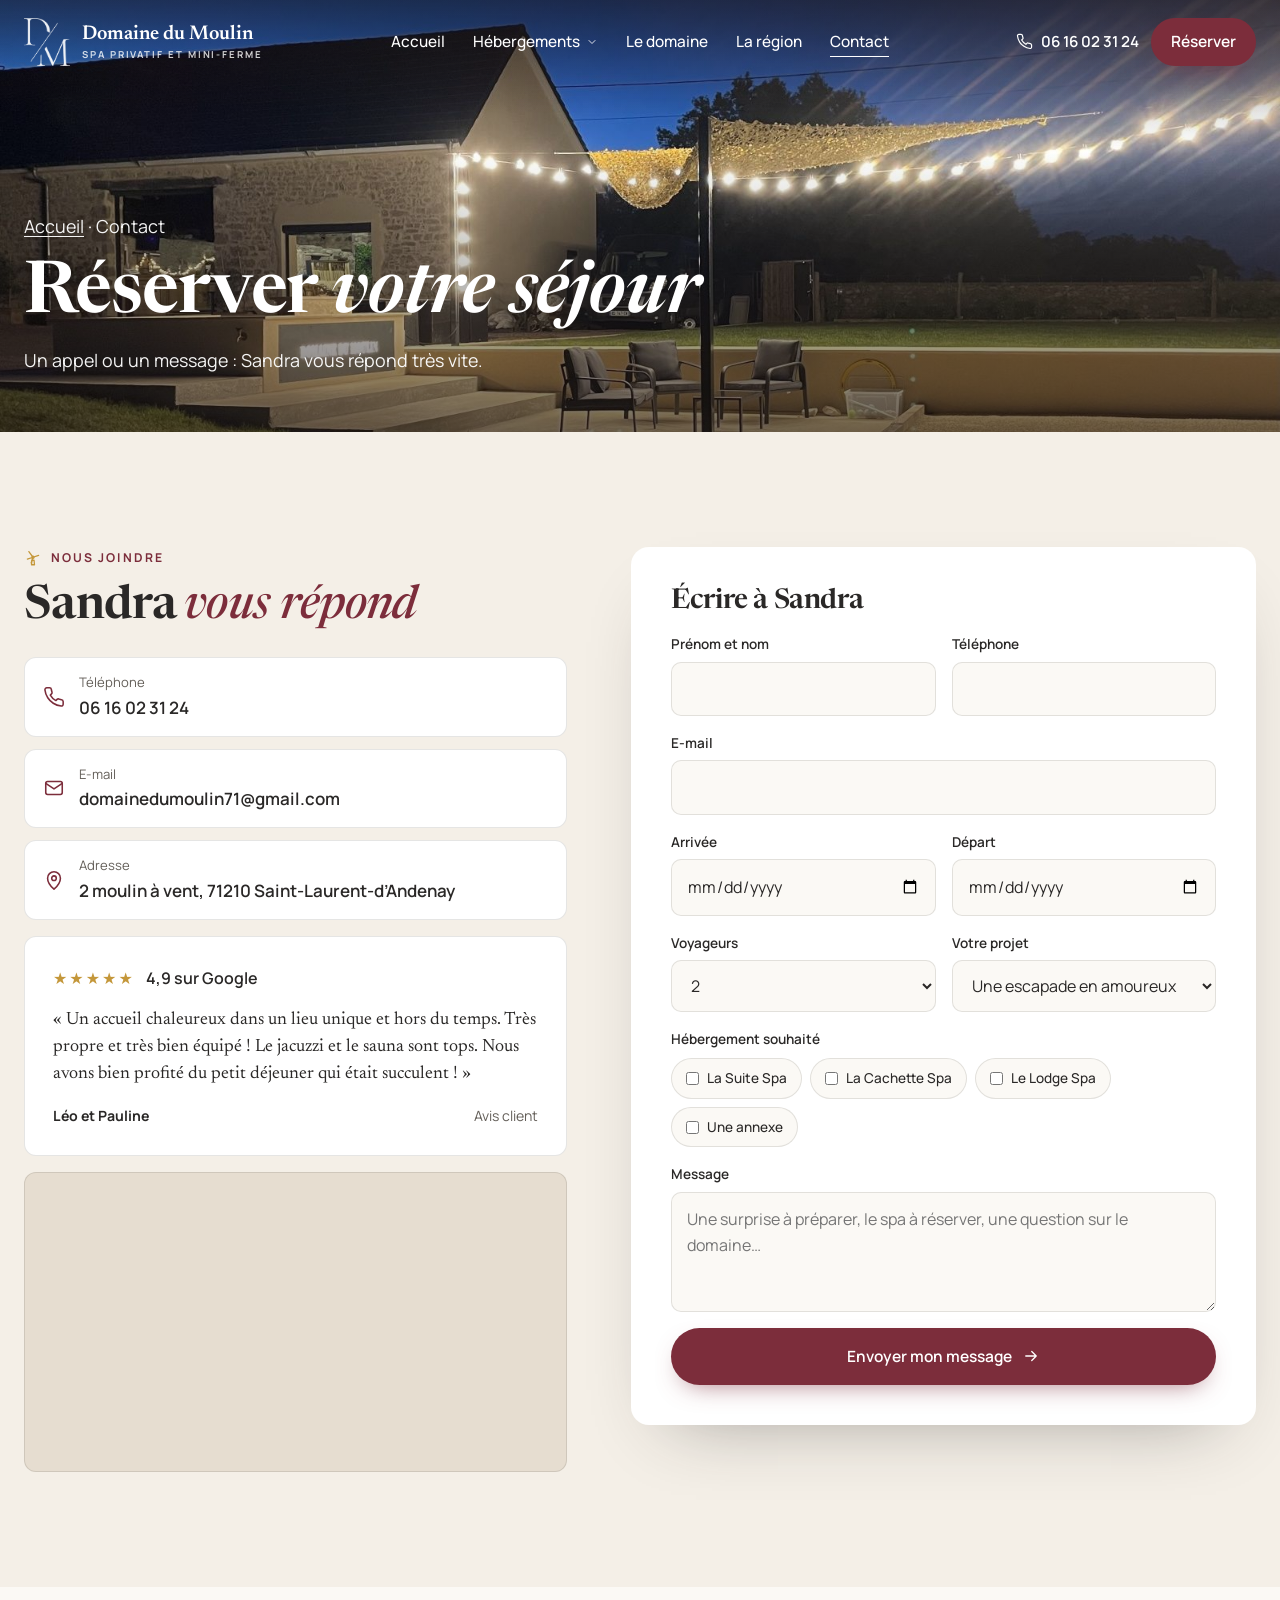
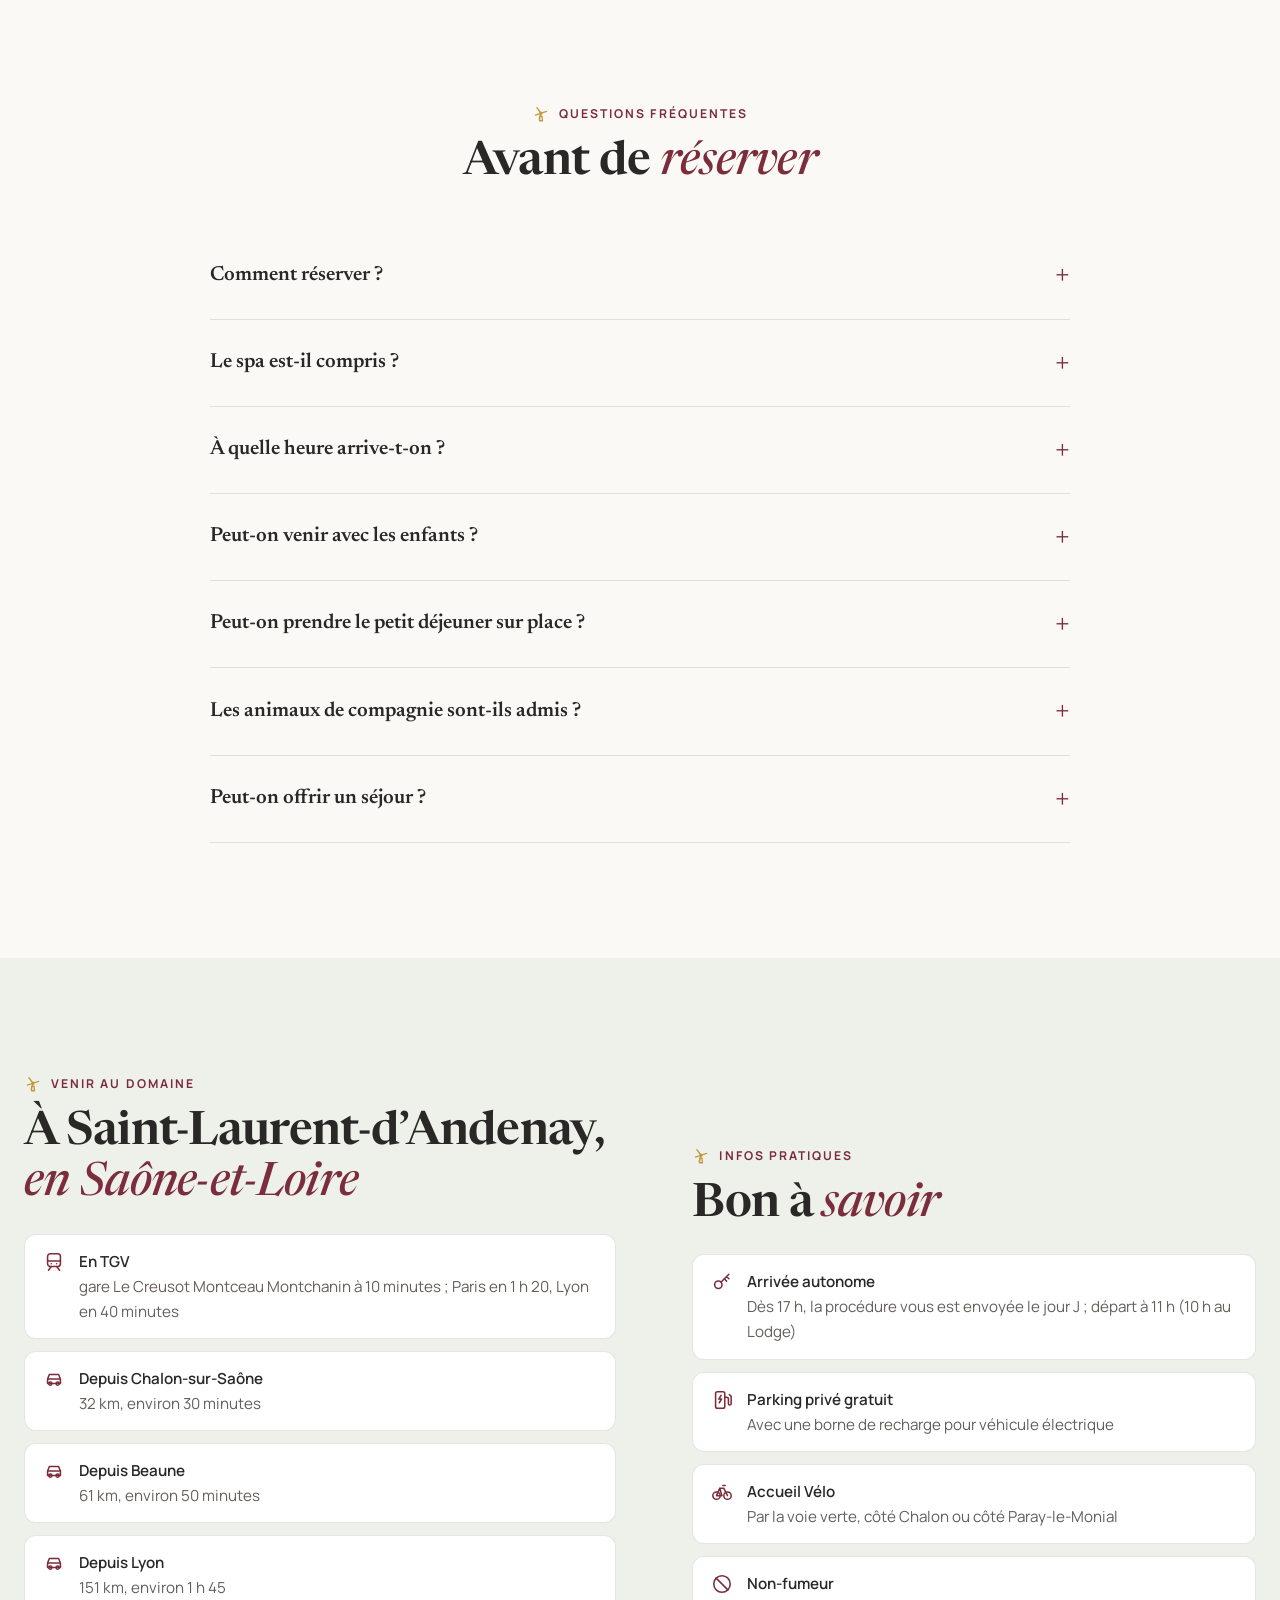
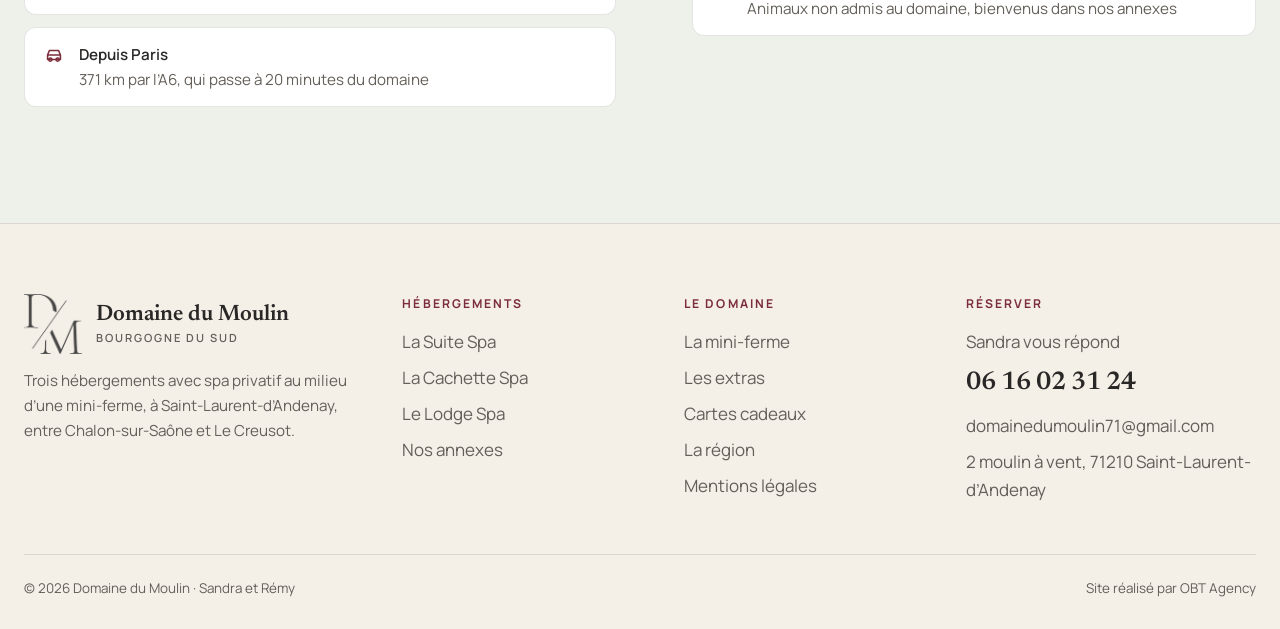
==== contact.html @ be65a093 "Maquette du Domaine du Moulin, V1 du 26/10/2026 Co-Authored-By: Claude Opus 5.5 <noreply@anthropic.c" ====
<!doctype html>
<html lang="fr">
<head>
<meta charset="utf-8">
<meta name="viewport" content="width=device-width, initial-scale=1">
<meta name="robots" content="noindex, nofollow">
<title>Contact et réservation · Domaine du Moulin</title>
<meta name="description" content="Réservez votre séjour au Domaine du Moulin : 06 16 02 31 24, 2 moulin à vent à Saint-Laurent-d’Andenay (Saône-et-Loire).">
<link rel="icon" href="images/monogramme-sombre.png">
<link rel="preconnect" href="https://fonts.googleapis.com">
<link rel="preconnect" href="https://fonts.gstatic.com" crossorigin>
<link href="https://fonts.googleapis.com/css2?family=Manrope:wght@400;500;600;700&family=Newsreader:ital,opsz,wght@0,6..72,500;0,6..72,600;1,6..72,500&display=swap" rel="stylesheet">
<link rel="stylesheet" href="css/style.css">
</head>
<body data-page="contact">
<header class="entete">
  <div class="conteneur barre">
    <a class="logo" href="index.html" aria-label="Domaine du Moulin, accueil"><span class="monogramme"><img class="blanc" src="images/monogramme-blanc.png" alt="" width="483" height="500"><img class="sombre" src="images/monogramme-sombre.png" alt="" width="483" height="500"></span><span class="nom">Domaine du Moulin<small>Spa privatif et mini-ferme</small></span></a>
    <ul class="menu">
      <li><a href="index.html">Accueil</a></li>
      <li><a class="ouvrir" href="hebergements.html">Hébergements <svg viewBox="0 0 24 24" fill="none" stroke="currentColor" stroke-width="1.7" stroke-linecap="round" stroke-linejoin="round" aria-hidden="true"><path d="m6 9 6 6 6-6"/></svg></a>
        <div class="sous-menu"><a href="la-suite-spa.html"><img src="images/suite/spa.jpg" alt=""><span>La Suite Spa<small>45 m² · 2 personnes</small></span></a><a href="la-cachette-spa.html"><img src="images/cachette/interieur.jpg" alt=""><span>La Cachette Spa<small>20 m² · 2 à 4 personnes</small></span></a><a href="le-lodge-spa.html"><img src="images/lodge/camion.jpg" alt=""><span>Le Lodge Spa<small>65 m² · 1 à 8 personnes</small></span></a><a class="tous" href="hebergements.html">Comparer les hébergements</a></div></li>
      <li><a href="le-domaine.html">Le domaine</a></li>
      <li><a href="la-region.html">La région</a></li>
      <li><a href="contact.html" class="actif">Contact</a></li>
    </ul>
    <div class="actions">
      <a class="tel-entete" href="tel:+33616023124"><svg viewBox="0 0 24 24" fill="none" stroke="currentColor" stroke-width="1.7" stroke-linecap="round" stroke-linejoin="round" aria-hidden="true"><path d="M22 16.9v3a2 2 0 0 1-2.2 2 19.8 19.8 0 0 1-8.6-3.1 19.5 19.5 0 0 1-6-6A19.8 19.8 0 0 1 2.1 4.2 2 2 0 0 1 4.1 2h3a2 2 0 0 1 2 1.7c.1 1 .4 1.9.7 2.8a2 2 0 0 1-.5 2.1L8 9.9a16 16 0 0 0 6 6l1.3-1.3a2 2 0 0 1 2.1-.4c.9.3 1.8.6 2.8.7a2 2 0 0 1 1.7 2z"/></svg><span>06 16 02 31 24</span></a>
      <a class="btn btn-plein" href="contact.html#reserver" data-obt-reserve>Réserver</a>
      <button class="burger" aria-label="Menu" aria-expanded="false"><span></span></button>
    </div>
  </div>
</header>
<main>
<section class="bandeau court">
  <img src="images/domaine/terrasse-soir.jpg" alt="Le Domaine du Moulin au crépuscule">
  <div class="conteneur">
    <p class="fil"><a href="index.html">Accueil</a> · Contact</p>
    <h1>Réserver <em>votre séjour</em></h1>
    <p>Un appel ou un message : Sandra vous répond très vite.</p>
  </div>
</section>
<section class="section creme">
  <div class="conteneur contact-grille">
    <div data-reveal>
      <span class="surtitre"><svg viewBox="0 0 24 24" fill="none" stroke="currentColor" stroke-width="1.7" stroke-linecap="round" stroke-linejoin="round" aria-hidden="true"><path d="M12 11 6.5 3.5M12 11l7.5-2.5M12 11l-2.5 7.5M12 11 4.5 13.5"/><circle cx="12" cy="11" r="1.4"/><path d="M10 21h4l-.6-6h-2.8z"/></svg>Nous joindre</span>
      <h2>Sandra <em class="it">vous répond</em></h2>
      <div class="coordonnees">
  <a href="tel:+33616023124"><svg viewBox="0 0 24 24" fill="none" stroke="currentColor" stroke-width="1.7" stroke-linecap="round" stroke-linejoin="round" aria-hidden="true"><path d="M22 16.9v3a2 2 0 0 1-2.2 2 19.8 19.8 0 0 1-8.6-3.1 19.5 19.5 0 0 1-6-6A19.8 19.8 0 0 1 2.1 4.2 2 2 0 0 1 4.1 2h3a2 2 0 0 1 2 1.7c.1 1 .4 1.9.7 2.8a2 2 0 0 1-.5 2.1L8 9.9a16 16 0 0 0 6 6l1.3-1.3a2 2 0 0 1 2.1-.4c.9.3 1.8.6 2.8.7a2 2 0 0 1 1.7 2z"/></svg><span><small>Téléphone</small><strong>06 16 02 31 24</strong></span></a>
  <a href="mailto:domainedumoulin71@gmail.com"><svg viewBox="0 0 24 24" fill="none" stroke="currentColor" stroke-width="1.7" stroke-linecap="round" stroke-linejoin="round" aria-hidden="true"><rect x="3" y="5" width="18" height="14" rx="2"/><path d="m3 7 9 6 9-6"/></svg><span><small>E-mail</small><strong>domainedumoulin71@gmail.com</strong></span></a>
  <a href="https://www.google.com/maps/place/H%C3%B4tel+%26+Suites+avec+Spa+Privatif+en+Bourgogne+%E2%80%A2+Domaine+du+Moulin+71/@46.7229395,4.4980987,17z/data=!4m6!3m5!1s0x47f3b2a4a5115d2f:0xfd914ed8bff80048!8m2!3d46.7229395!4d4.4980987" target="_blank" rel="noopener"><svg viewBox="0 0 24 24" fill="none" stroke="currentColor" stroke-width="1.7" stroke-linecap="round" stroke-linejoin="round" aria-hidden="true"><path d="M12 22s7-6.1 7-12a7 7 0 0 0-14 0c0 5.9 7 12 7 12z"/><circle cx="12" cy="10" r="2.5"/></svg><span><small>Adresse</small><strong>2 moulin à vent, 71210 Saint-Laurent-d’Andenay</strong></span></a>
</div>
      <figure class="avis avis-seul"><div class="etoiles">★★★★★ <span>4,9 sur Google</span></div><blockquote>« Un accueil chaleureux dans un lieu unique et hors du temps. Très propre et très bien équipé ! Le jacuzzi et le sauna sont tops. Nous avons bien profité du petit déjeuner qui était succulent ! »</blockquote><footer><strong>Léo et Pauline</strong><span>Avis client</span></footer></figure>
      <div class="carte-maps"><iframe src="https://maps.google.com/maps?q=46.7229395,4.4980987&z=11&output=embed" title="Le Domaine du Moulin sur Google Maps" loading="lazy" referrerpolicy="no-referrer-when-downgrade"></iframe></div>
    </div>
    <div data-reveal><form class="formulaire" id="reserver" novalidate>
  <h3>Écrire à Sandra</h3>
  <label>Prénom et nom<input type="text" name="nom" autocomplete="name" required></label>
  <label>Téléphone<input type="tel" name="tel" autocomplete="tel"></label>
  <label class="plein-l">E-mail<input type="email" name="email" autocomplete="email" required></label>
  <label>Arrivée<input type="date" name="arrivee"></label>
  <label>Départ<input type="date" name="depart"></label>
  <label>Voyageurs<select name="voyageurs"><option>1</option><option selected>2</option><option>3</option><option>4</option><option>5</option><option>6</option><option>7</option><option>8</option></select></label>
  <label>Votre projet<select name="projet"><option>Une escapade en amoureux</option><option>Un séjour en famille</option><option>Offrir une carte cadeau</option><option>Un déplacement professionnel</option><option>Autre</option></select></label>
  <div class="plein-l"><span class="etiquette-champ">Hébergement souhaité</span><div class="choix-gites"><label><input type="checkbox" name="hebergement" value="La Suite Spa"> La Suite Spa</label><label><input type="checkbox" name="hebergement" value="La Cachette Spa"> La Cachette Spa</label><label><input type="checkbox" name="hebergement" value="Le Lodge Spa"> Le Lodge Spa</label><label><input type="checkbox" name="hebergement" value="Une annexe"> Une annexe</label></div></div>
  <label class="plein-l">Message<textarea name="message" placeholder="Une surprise à préparer, le spa à réserver, une question sur le domaine…"></textarea></label>
  <button class="btn btn-plein envoyer" type="submit">Envoyer mon message <svg viewBox="0 0 24 24" fill="none" stroke="currentColor" stroke-width="1.7" stroke-linecap="round" stroke-linejoin="round" aria-hidden="true"><path d="M5 12h14M13 6l6 6-6 6"/></svg></button>
  <p class="merci">Merci ! Sandra vous répond très vite.</p>
</form></div>
  </div>
</section>
<section class="section" id="questions">
  <div class="conteneur">
    <div class="entete-section centre"><div><span class="surtitre"><svg viewBox="0 0 24 24" fill="none" stroke="currentColor" stroke-width="1.7" stroke-linecap="round" stroke-linejoin="round" aria-hidden="true"><path d="M12 11 6.5 3.5M12 11l7.5-2.5M12 11l-2.5 7.5M12 11 4.5 13.5"/><circle cx="12" cy="11" r="1.4"/><path d="M10 21h4l-.6-6h-2.8z"/></svg>Questions fréquentes</span><h2>Avant de <em class="it">réserver</em></h2></div></div>
    <div class="faq"><details><summary>Comment réserver ?</summary><p>En ligne, avec le bouton « Réserver » : vous choisissez vos dates sur le planning, votre hébergement et vos options (spa, départ tardif). Le prix du séjour s’affiche aussitôt, taxe de séjour comprise. Vous pouvez aussi appeler Sandra au 06 16 02 31 24.</p></details><details><summary>Le spa est-il compris ?</summary><p>Dans la Suite Spa, oui : la baignoire spa XXL et le sauna sont dans la suite. À la Cachette et au Lodge, le spa de la terrasse est en option, 50 € la nuit, chauffé entre 35 et 40 °C toute l’année : réservez-le à l’avance pour qu’il soit prêt à votre arrivée.</p></details><details><summary>À quelle heure arrive-t-on ?</summary><p>L’arrivée est autonome à partir de 17 h : la procédure pour récupérer les clés vous est envoyée le jour de votre arrivée. Le départ se fait à 11 h (10 h au Lodge). Un départ tardif jusqu’à 14 h est possible pour 50 €.</p></details><details><summary>Peut-on venir avec les enfants ?</summary><p>Oui, à la Cachette (2 adultes et 2 enfants) et au Lodge (jusqu’à 8, avec un lit camion de pompier et un lit bébé). La Suite Spa est réservée aux couples. Les enfants adorent la mini-ferme et la zone de jeux des dépendances.</p></details><details><summary>Peut-on prendre le petit déjeuner sur place ?</summary><p>Oui, sur demande et en supplément : il est servi directement dans votre logement. Des formules dîner, des massages et des décorations sur mesure (pétales de roses, champagne, ballons) sont aussi proposés.</p></details><details><summary>Les animaux de compagnie sont-ils admis ?</summary><p>Pas dans les hébergements du domaine, qui sont aussi non-fumeurs. Nos annexes du Creusot et de Montchanin, elles, accueillent les animaux : appelez-nous pour en parler.</p></details><details><summary>Peut-on offrir un séjour ?</summary><p>Oui : la carte cadeau numérique est envoyée gratuitement par e-mail, la carte artisanale par courrier pour 5 €. Le coffret cadeau comprend le logement et les options choisies, avec ou sans dates ; le chèque cadeau a le montant de votre choix.</p></details></div>
  </div>
</section>
<section class="section sauge">
  <div class="conteneur duo">
    <div class="duo-texte" data-reveal>
      <span class="surtitre"><svg viewBox="0 0 24 24" fill="none" stroke="currentColor" stroke-width="1.7" stroke-linecap="round" stroke-linejoin="round" aria-hidden="true"><path d="M12 11 6.5 3.5M12 11l7.5-2.5M12 11l-2.5 7.5M12 11 4.5 13.5"/><circle cx="12" cy="11" r="1.4"/><path d="M10 21h4l-.6-6h-2.8z"/></svg>Venir au domaine</span>
      <h2>À Saint-Laurent-d’Andenay, <em class="it">en Saône-et-Loire</em></h2>
      <ul class="acces"><li><svg viewBox="0 0 24 24" fill="none" stroke="currentColor" stroke-width="1.7" stroke-linecap="round" stroke-linejoin="round" aria-hidden="true"><rect x="5" y="3" width="14" height="14" rx="3"/><path d="M5 11h14M9 17l-3 4M15 17l3 4M9 14h.01M15 14h.01"/></svg><span><strong>En TGV</strong>gare Le Creusot Montceau Montchanin à 10 minutes ; Paris en 1 h 20, Lyon en 40 minutes</span></li><li><svg viewBox="0 0 24 24" fill="none" stroke="currentColor" stroke-width="1.7" stroke-linecap="round" stroke-linejoin="round" aria-hidden="true"><path d="M5 17h14v-5l-2-5H7l-2 5zM5 12h14"/><circle cx="8" cy="17" r="1.8"/><circle cx="16" cy="17" r="1.8"/></svg><span><strong>Depuis Chalon-sur-Saône</strong>32 km, environ 30 minutes</span></li><li><svg viewBox="0 0 24 24" fill="none" stroke="currentColor" stroke-width="1.7" stroke-linecap="round" stroke-linejoin="round" aria-hidden="true"><path d="M5 17h14v-5l-2-5H7l-2 5zM5 12h14"/><circle cx="8" cy="17" r="1.8"/><circle cx="16" cy="17" r="1.8"/></svg><span><strong>Depuis Beaune</strong>61 km, environ 50 minutes</span></li><li><svg viewBox="0 0 24 24" fill="none" stroke="currentColor" stroke-width="1.7" stroke-linecap="round" stroke-linejoin="round" aria-hidden="true"><path d="M5 17h14v-5l-2-5H7l-2 5zM5 12h14"/><circle cx="8" cy="17" r="1.8"/><circle cx="16" cy="17" r="1.8"/></svg><span><strong>Depuis Lyon</strong>151 km, environ 1 h 45</span></li><li><svg viewBox="0 0 24 24" fill="none" stroke="currentColor" stroke-width="1.7" stroke-linecap="round" stroke-linejoin="round" aria-hidden="true"><path d="M5 17h14v-5l-2-5H7l-2 5zM5 12h14"/><circle cx="8" cy="17" r="1.8"/><circle cx="16" cy="17" r="1.8"/></svg><span><strong>Depuis Paris</strong>371 km par l’A6, qui passe à 20 minutes du domaine</span></li></ul>
    </div>
    <div class="duo-texte" data-reveal>
      <span class="surtitre"><svg viewBox="0 0 24 24" fill="none" stroke="currentColor" stroke-width="1.7" stroke-linecap="round" stroke-linejoin="round" aria-hidden="true"><path d="M12 11 6.5 3.5M12 11l7.5-2.5M12 11l-2.5 7.5M12 11 4.5 13.5"/><circle cx="12" cy="11" r="1.4"/><path d="M10 21h4l-.6-6h-2.8z"/></svg>Infos pratiques</span>
      <h2>Bon à <em class="it">savoir</em></h2>
      <ul class="acces infos">
        <li><svg viewBox="0 0 24 24" fill="none" stroke="currentColor" stroke-width="1.7" stroke-linecap="round" stroke-linejoin="round" aria-hidden="true"><circle cx="8" cy="15" r="4"/><path d="m10.8 12.2 8.7-8.7M17 6l2.5 2.5M14.5 8.5 17 11"/></svg><span><strong>Arrivée autonome</strong>Dès 17 h, la procédure vous est envoyée le jour J ; départ à 11 h (10 h au Lodge)</span></li>
        <li><svg viewBox="0 0 24 24" fill="none" stroke="currentColor" stroke-width="1.7" stroke-linecap="round" stroke-linejoin="round" aria-hidden="true"><rect x="5" y="3" width="10" height="18" rx="2"/><path d="m11 7-2.5 4h3L9 15M15 9h2a2 2 0 0 1 2 2v5a1.5 1.5 0 0 0 3 0V8l-2-2"/></svg><span><strong>Parking privé gratuit</strong>Avec une borne de recharge pour véhicule électrique</span></li>
        <li><svg viewBox="0 0 24 24" fill="none" stroke="currentColor" stroke-width="1.7" stroke-linecap="round" stroke-linejoin="round" aria-hidden="true"><circle cx="6" cy="16" r="4"/><circle cx="18" cy="16" r="4"/><path d="M6 16 9.5 8H14l4 8M9.5 8 12 16h-6M13 5h2.5"/></svg><span><strong>Accueil Vélo</strong>Par la voie verte, côté Chalon ou côté Paray-le-Monial</span></li>
        <li><svg viewBox="0 0 24 24" fill="none" stroke="currentColor" stroke-width="1.7" stroke-linecap="round" stroke-linejoin="round" aria-hidden="true"><circle cx="12" cy="12" r="9"/><path d="m5.6 5.6 12.8 12.8"/></svg><span><strong>Non-fumeur</strong>Animaux non admis au domaine, bienvenus dans nos annexes</span></li>
      </ul>
    </div>
  </div>
</section>
</main>
<footer class="pied">
  <div class="conteneur">
    <div class="grille">
      <div>
        <a class="logo-pied" href="index.html"><img src="images/monogramme-sombre.png" alt="" width="483" height="500"><span>Domaine du Moulin<small>Bourgogne du Sud</small></span></a>
        <p>Trois hébergements avec spa privatif au milieu d’une mini-ferme, à Saint-Laurent-d’Andenay, entre Chalon-sur-Saône et Le Creusot.</p>
      </div>
      <div><h4>Hébergements</h4><ul><li><a href="la-suite-spa.html">La Suite Spa</a></li><li><a href="la-cachette-spa.html">La Cachette Spa</a></li><li><a href="le-lodge-spa.html">Le Lodge Spa</a></li><li><a href="hebergements.html#annexes">Nos annexes</a></li></ul></div>
      <div><h4>Le domaine</h4><ul><li><a href="le-domaine.html">La mini-ferme</a></li><li><a href="le-domaine.html#extras">Les extras</a></li><li><a href="le-domaine.html#cadeaux">Cartes cadeaux</a></li><li><a href="la-region.html">La région</a></li><li><a href="mentions-legales.html">Mentions légales</a></li></ul></div>
      <div><h4>Réserver</h4><ul><li>Sandra vous répond<a class="tel-pied" href="tel:+33616023124">06 16 02 31 24</a></li><li><a href="mailto:domainedumoulin71@gmail.com">domainedumoulin71@gmail.com</a></li><li>2 moulin à vent, 71210 Saint-Laurent-d’Andenay</li></ul></div>
    </div>
    <div class="bas"><span>© 2026 Domaine du Moulin · Sandra et Rémy</span><span>Site réalisé par OBT Agency</span></div>
  </div>
</footer>
<nav class="barre-mobile" aria-label="Contact rapide">
  <a class="appeler" href="tel:+33616023124"><svg viewBox="0 0 24 24" fill="none" stroke="currentColor" stroke-width="1.7" stroke-linecap="round" stroke-linejoin="round" aria-hidden="true"><path d="M22 16.9v3a2 2 0 0 1-2.2 2 19.8 19.8 0 0 1-8.6-3.1 19.5 19.5 0 0 1-6-6A19.8 19.8 0 0 1 2.1 4.2 2 2 0 0 1 4.1 2h3a2 2 0 0 1 2 1.7c.1 1 .4 1.9.7 2.8a2 2 0 0 1-.5 2.1L8 9.9a16 16 0 0 0 6 6l1.3-1.3a2 2 0 0 1 2.1-.4c.9.3 1.8.6 2.8.7a2 2 0 0 1 1.7 2z"/></svg> Appeler</a>
  <a href="contact.html#reserver" data-obt-reserve><svg viewBox="0 0 24 24" fill="none" stroke="currentColor" stroke-width="1.7" stroke-linecap="round" stroke-linejoin="round" aria-hidden="true"><rect x="3" y="5" width="18" height="16" rx="2"/><path d="M3 10h18M8 3v4M16 3v4M8 14h2M14 14h2M8 17h2"/></svg> Réserver</a>
</nav>
<script src="js/site.js"></script>
<div data-obt-booking data-obt-key="demo-domaine-du-moulin" data-obt-api="https://demo-domaine-du-moulin.obt.invalid" data-obt-form-key="demo" data-obt-form-endpoint="https://demo-domaine-du-moulin.obt.invalid/envoi" data-obt-subject="Demande de réservation au Domaine du Moulin"></div>
<script src="js/obt-demo.js"></script>
<script src="https://obt-gestion.com/blocks/obt-booking.js" defer></script>
</body>
</html>
---- css/style.css ----
/* Domaine du Moulin : site de démonstration OBT Agency, octobre 2026 */
:root{
  --fond:#fbf9f5;
  --creme:#f4efe7;
  --pierre:#e6ddd0;
  --glacier:#edf1ea;
  --rose:#f8efec;
  --encre:#2a2827;
  --doux:#645f59;
  --lac:#7c2d3b;
  --lac-fonce:#5e1f2b;
  --lac-pale:#f4e4e4;
  --soleil:#c4973a;
  --blanc:#fff;
  --trait:rgba(42,40,39,.12);
  --r:12px;
  --titre:"Newsreader",Georgia,serif;
  --texte:"Manrope",system-ui,sans-serif;
  --large:1240px;
}
*{box-sizing:border-box;margin:0;padding:0}
html{scroll-behavior:smooth}
body{background:var(--fond);color:var(--encre);font:400 17px/1.65 var(--texte);-webkit-font-smoothing:antialiased;overflow-x:hidden}
img{display:block;max-width:100%}
a{color:inherit;text-decoration:none}
button{font:inherit;cursor:pointer;border:0;background:none;color:inherit}
.conteneur{width:min(var(--large),100% - 48px);margin-inline:auto}
h1,h2,h3{font-family:var(--titre);font-weight:600;line-height:1.1;letter-spacing:-.015em;font-variation-settings:"opsz" 72}
h2{font-size:clamp(2rem,3.6vw,3.05rem)}
h3{font-size:1.4rem}
em.it{font-style:italic;font-weight:500;color:var(--lac)}
.surtitre{display:inline-flex;align-items:center;gap:9px;font-size:.76rem;letter-spacing:.17em;text-transform:uppercase;font-weight:700;color:var(--lac);margin-bottom:14px}
.surtitre svg{width:18px;height:18px;flex:none;color:var(--soleil)}
.section{padding:clamp(72px,9vw,120px) 0}
.section.creme{background:var(--creme)}
.section.glacier,.section.sauge{background:var(--glacier)}
.section.rose{background:var(--rose)}
.entete-section{display:flex;justify-content:space-between;align-items:end;gap:32px;margin-bottom:44px;flex-wrap:wrap}
.entete-section.centre{justify-content:center;text-align:center}
.petit{font-size:.9rem;color:var(--doux)}

/* Boutons */
.btn{display:inline-flex;align-items:center;gap:10px;padding:14px 24px;border-radius:999px;font-weight:600;font-size:.97rem;transition:transform .25s,background .25s,color .25s,box-shadow .25s;white-space:nowrap}
.btn svg{width:18px;height:18px;flex:none}
.btn-plein{background:var(--lac);color:#fff;box-shadow:0 10px 26px -12px rgba(124,45,59,.7)}
.btn-plein:hover{background:var(--lac-fonce);transform:translateY(-2px)}
.btn-blanc{background:#fff;color:var(--encre)}
.btn-blanc:hover{transform:translateY(-2px)}
.btn-contour{border:1.5px solid currentColor}
.btn-contour:hover{background:var(--encre);color:#fff;border-color:var(--encre)}
.btn-contour-blanc{border:1.5px solid rgba(255,255,255,.8);color:#fff}
.btn-contour-blanc:hover{background:#fff;color:var(--encre)}
.lien-fleche{display:inline-flex;align-items:center;gap:8px;white-space:nowrap;font-weight:600;color:var(--lac);border-bottom:1.5px solid transparent;transition:border-color .2s}
.lien-fleche:hover{border-color:currentColor}
.lien-fleche svg{width:18px;height:18px;flex:none}

/* Écran d'entrée : une photo et le logo, rien d'autre */
.loader{position:fixed;inset:0;z-index:200;display:grid;place-items:start center;background:#1d2a3a;overflow:hidden;transform:translateY(0);transition:transform .9s cubic-bezier(.77,0,.18,1);will-change:transform}
.loader img.fond{position:absolute;inset:0;width:100%;height:100%;object-fit:cover;object-position:center bottom;animation:loaderZoom 3.2s ease-out forwards}
.loader .logo-entree{position:relative;margin-top:3.2vh;width:min(250px,50vw);height:auto;filter:drop-shadow(0 2px 14px rgba(10,30,50,.35));opacity:0;animation:apparait 1s .3s ease forwards}
.loader.fini{transform:translateY(-100%)}
@keyframes loaderZoom{from{transform:scale(1.08)}to{transform:scale(1)}}
@keyframes apparait{to{opacity:1}}

/* Logo */
.logo{display:flex;align-items:center;gap:12px}
.logo .monogramme{position:relative;width:46px;height:48px;flex:none}
.logo .monogramme img{position:absolute;inset:0;width:100%;height:100%;object-fit:contain;transition:opacity .3s}
.logo .sombre{opacity:0}
.logo .nom{font-family:var(--titre);font-weight:600;font-size:1.25rem;line-height:1.02;white-space:nowrap}
.logo .nom small{display:block;font-family:var(--texte);font-size:.6rem;letter-spacing:.2em;text-transform:uppercase;font-weight:700;opacity:.8;margin-top:5px}
.entete.plein .logo .blanc,.entete.toujours-plein .logo .blanc,.entete.menu-ouvert .logo .blanc{opacity:0}
.entete.plein .logo .sombre,.entete.toujours-plein .logo .sombre,.entete.menu-ouvert .logo .sombre{opacity:1}
.logo-pied{display:flex;align-items:center;gap:14px}
.logo-pied img{width:58px;height:auto}
.logo-pied span{font-family:var(--titre);font-size:1.4rem;font-weight:600;line-height:1.05}
.logo-pied small{display:block;font-family:var(--texte);font-size:.7rem;letter-spacing:.18em;text-transform:uppercase;color:var(--doux);margin-top:4px}

/* En-tête */
.entete{position:fixed;top:0;left:0;right:0;z-index:100;transition:background .35s,box-shadow .35s,color .35s;color:#fff}
.entete::before{content:"";position:absolute;inset:0 0 -30px;background:linear-gradient(180deg,rgba(28,20,18,.42),transparent);pointer-events:none;transition:opacity .35s}
.entete.plein::before,.entete.toujours-plein::before{opacity:0}
.entete .barre{position:relative;display:grid;grid-template-columns:1fr auto 1fr;align-items:center;gap:20px;height:84px}
.entete.plein,.entete.toujours-plein{background:rgba(251,250,247,.96);backdrop-filter:blur(10px);color:var(--encre);box-shadow:0 1px 0 var(--trait)}
.menu{display:flex;gap:28px;align-items:center;justify-content:center}
.menu>li{list-style:none;position:relative}
.menu a,.menu .ouvrir{font-weight:500;font-size:.96rem;display:inline-flex;align-items:center;gap:6px;padding:8px 0;position:relative;line-height:1.2}
.menu a::after,.menu .ouvrir::after{content:"";position:absolute;left:0;bottom:2px;height:1.5px;width:0;background:currentColor;transition:width .3s}
.menu a:hover::after,.menu .ouvrir:hover::after,.menu a.actif::after,.menu .ouvrir.actif::after{width:100%}
.menu .ouvrir svg{width:12px;height:12px;transition:transform .25s}
.sous-menu{position:absolute;top:calc(100% + 10px);left:50%;transform:translate(-50%,8px);background:#fff;color:var(--encre);border-radius:16px;box-shadow:0 24px 60px -20px rgba(42,40,39,.38);padding:10px;min-width:300px;opacity:0;visibility:hidden;transition:.25s}
.menu li:hover .sous-menu,.menu li:focus-within .sous-menu{opacity:1;visibility:visible;transform:translate(-50%,0)}
.menu li:hover .ouvrir svg{transform:rotate(180deg)}
.sous-menu a{display:flex;align-items:center;gap:12px;padding:8px;border-radius:10px;width:100%}
.sous-menu a::after{display:none}
.sous-menu a:hover{background:var(--glacier)}
.sous-menu img{width:56px;height:42px;object-fit:cover;border-radius:7px}
.sous-menu small{display:block;color:var(--doux);font-size:.78rem}
.sous-menu .tous{justify-content:center;font-weight:600;color:var(--lac);margin-top:4px;border-top:1px solid var(--trait);border-radius:0 0 10px 10px}
.entete .actions{display:flex;justify-content:flex-end;align-items:center;gap:12px}
.tel-entete{display:inline-flex;align-items:center;gap:8px;font-weight:600;font-size:.95rem}
.tel-entete svg{width:17px;height:17px}
.entete .btn{padding:11px 20px}
.burger{display:none;width:44px;height:44px;border-radius:50%;place-items:center}
.burger span{display:block;width:22px;height:1.8px;background:currentColor;position:relative}
.burger span::before,.burger span::after{content:"";position:absolute;left:0;width:22px;height:1.8px;background:currentColor}
.burger span::before{top:-7px}.burger span::after{top:7px}

/* Hero : la vidéo du domaine en boucle muette */
.hero video.video-fond{position:absolute;inset:0;width:100%;height:100%;object-fit:cover;background:#2a2827}
.hero{position:relative;height:100svh;min-height:640px;color:#fff;overflow:hidden;display:flex;align-items:flex-end}
.hero .diapos{position:absolute;inset:0}
.hero .diapos img.fond{position:absolute;inset:0;width:100%;height:100%;object-fit:cover;opacity:0;transition:opacity 1.6s ease}
.hero .diapos img.fond.actif{opacity:1;animation:lent 7s ease-out forwards}
.hero .diapos img.fond:first-child{object-position:22% center}
@keyframes lent{from{transform:scale(1.08)}to{transform:scale(1)}}
.hero::after{content:"";position:absolute;inset:0;background:linear-gradient(90deg,rgba(28,20,18,.55) 0%,rgba(28,20,18,.18) 55%,rgba(28,20,18,0) 78%),linear-gradient(180deg,rgba(28,20,18,.3) 0%,rgba(28,20,18,0) 26%,rgba(28,20,18,0) 45%,rgba(28,20,18,.62) 100%)}
.hero .contenu{position:relative;z-index:2;padding-bottom:clamp(48px,8vh,88px);width:min(var(--large),100% - 48px);margin-inline:auto}
.hero h1{font-size:clamp(2.6rem,5.2vw,4.7rem);max-width:15ch;text-shadow:0 2px 30px rgba(0,0,0,.25)}
.hero h1 em{font-weight:500}
.hero .sous{font-size:clamp(1.02rem,1.5vw,1.2rem);margin:18px 0 30px;max-width:50ch;opacity:.96}
.hero .boutons{display:flex;gap:12px;flex-wrap:wrap}
.note-heros{display:inline-flex;align-items:center;gap:10px;margin-bottom:20px;font-size:15px;padding:9px 18px;border-radius:999px;background:rgba(255,255,255,.14);border:1px solid rgba(255,255,255,.34);backdrop-filter:blur(10px);-webkit-backdrop-filter:blur(10px)}
.note-heros strong{font-size:17px}
.note-heros:hover span:last-child{text-decoration:underline}
.etoiles{color:var(--soleil);letter-spacing:2px;font-size:1rem}

/* Bande de chiffres */
.chiffres{background:#fff;border-bottom:1px solid var(--trait)}
.chiffres .grille{display:grid;grid-template-columns:repeat(5,1fr)}
.chiffres .item{padding:30px 18px;text-align:center;border-right:1px solid var(--trait)}
.chiffres .item:last-child{border-right:0}
.chiffres strong{display:block;font-family:var(--titre);font-size:2rem;font-weight:600;color:var(--lac);line-height:1.15}
.chiffres span{font-size:.9rem;color:var(--doux)}

/* Rail des hébergements : trois cartes visibles, qui défilent */
.rail{position:relative}
.rail-piste{display:grid;grid-auto-flow:column;grid-auto-columns:calc((100% - 40px) / 3);gap:20px;overflow-x:auto;scroll-snap-type:x mandatory;scroll-behavior:smooth;padding:4px 2px 26px;scrollbar-width:none}
.rail-piste::-webkit-scrollbar{display:none}
.rail-piste>*{scroll-snap-align:start}
.rail-fleches{display:flex;gap:10px;justify-content:flex-end}
.rail-fleches button{width:48px;height:48px;border-radius:50%;border:1.5px solid var(--trait);display:grid;place-items:center;background:#fff;transition:.25s}
.rail-fleches button:hover{background:var(--lac);color:#fff;border-color:var(--lac)}
.rail-fleches svg{width:20px;height:20px}

/* Cartes des hébergements */
.carte-gite{background:#fff;border-radius:var(--r);overflow:hidden;box-shadow:0 1px 0 var(--trait),0 18px 40px -28px rgba(42,40,39,.45);display:flex;flex-direction:column;transition:transform .35s,box-shadow .35s}
.carte-gite:hover{transform:translateY(-6px);box-shadow:0 1px 0 var(--trait),0 30px 60px -30px rgba(42,40,39,.5)}
.carte-gite .visuel{aspect-ratio:4/3;overflow:hidden;position:relative}
.carte-gite .visuel img{width:100%;height:100%;object-fit:cover;transition:transform .8s}
.carte-gite:hover .visuel img{transform:scale(1.06)}
.carte-gite .etiquette{position:absolute;top:14px;left:14px;background:rgba(255,255,255,.94);color:var(--encre);font-size:.76rem;font-weight:700;padding:6px 12px;border-radius:999px}
.carte-gite .corps{padding:22px 22px 24px;display:flex;flex-direction:column;gap:10px;flex:1}
.carte-gite h3{font-size:1.6rem}
.carte-gite p{color:var(--doux);font-size:.95rem;flex:1}
.pastilles{display:flex;flex-wrap:wrap;gap:6px}
.pastilles span{font-size:.78rem;font-weight:600;background:var(--lac-pale);color:var(--lac-fonce);padding:5px 10px;border-radius:999px}

/* Bloc photos + texte */
.duo{display:grid;grid-template-columns:1.05fr 1fr;gap:clamp(36px,6vw,90px);align-items:center}
.duo.inverse{grid-template-columns:1fr 1.05fr}
.duo.inverse>:first-child{order:2}
.duo-texte p{color:var(--doux);margin-top:16px}
.duo-texte p strong{color:var(--encre);font-weight:600}
.duo-texte .btn,.duo-texte>.lien-fleche{margin-top:28px}
.duo-photos{display:grid;grid-template-columns:1.25fr 1fr;grid-template-rows:minmax(0,1fr) minmax(0,1fr);gap:14px;height:clamp(420px,46vw,600px)}
.duo-photos img{width:100%;height:100%;min-height:0;object-fit:cover;border-radius:var(--r)}
.duo-photos img:first-child{grid-row:span 2}
.duo-photos.paysage{grid-template-columns:1fr 1fr;grid-template-rows:minmax(0,1.35fr) minmax(0,1fr)}
.duo-photos.paysage img:first-child{grid-row:auto;grid-column:span 2}
.signature{display:flex;align-items:center;gap:14px;margin-top:26px;padding-top:22px;border-top:1px solid var(--trait)}
.signature .rond{width:52px;height:52px;border-radius:50%;background:var(--lac);color:#fff;display:grid;place-items:center;font-family:var(--titre);font-style:italic;font-size:1.4rem}
.signature small{display:block;color:var(--doux);font-size:.88rem}
.signature+.lien-fleche{margin-top:22px}
.menu-mini{display:grid;grid-template-columns:1fr 1fr;gap:12px;margin-top:24px}
.menu-mini div{background:#fff;border:1px solid var(--trait);border-radius:var(--r);padding:16px 18px;display:flex;flex-direction:column}
.menu-mini span{font-size:.86rem;color:var(--doux)}
.menu-mini strong{font-family:var(--titre);font-size:1.9rem;color:var(--lac);line-height:1.1}
.menu-mini+.petit{margin-top:10px}

/* Petits blocs « compris » : trois par ligne */
.compris{display:grid;grid-template-columns:repeat(3,1fr);gap:14px}
.compris .bloc{background:#fff;border-radius:var(--r);padding:18px 20px;display:flex;align-items:center;gap:14px;border:1px solid var(--trait)}
.compris .bloc svg{width:28px;height:28px;flex:none;color:var(--lac)}
.compris .bloc strong{display:block;font-size:.97rem;line-height:1.25}
.compris .bloc small{color:var(--doux);font-size:.84rem}

/* Mosaïque */
.mosaique{display:grid;grid-auto-flow:dense;grid-template-columns:repeat(4,1fr);grid-auto-rows:220px;gap:12px}
.mosaique button{position:relative;overflow:hidden;border-radius:var(--r);display:block;padding:0}
.mosaique button img{width:100%;height:100%;object-fit:cover;transition:transform .7s}
.mosaique button:hover img{transform:scale(1.05)}
.mosaique .grand{grid-column:span 2;grid-row:span 2}
.mosaique .large{grid-column:span 2}
.mosaique .haut{grid-row:span 2}
.mosaique button span{position:absolute;left:12px;bottom:12px;background:rgba(255,255,255,.94);color:var(--encre);font-size:.78rem;font-weight:600;padding:5px 10px;border-radius:999px;opacity:0;transform:translateY(6px);transition:.3s}
.mosaique button:hover span{opacity:1;transform:none}

/* Avis */
.avis-grille{display:grid;grid-template-columns:repeat(3,1fr);gap:20px}
.avis{background:#fff;border-radius:var(--r);padding:28px;border:1px solid var(--trait);display:flex;flex-direction:column;gap:16px}
.avis blockquote{font-family:var(--titre);font-size:1.12rem;line-height:1.5}
.avis footer{display:flex;justify-content:space-between;align-items:center;color:var(--doux);font-size:.88rem;margin-top:auto}
.avis footer strong{color:var(--encre)}
.avis-seul{margin-top:16px}
.avis-seul .etoiles span{color:var(--encre);font-weight:600;letter-spacing:0;margin-left:6px}

/* Activités */
.activites{display:grid;grid-template-columns:repeat(4,1fr);gap:16px}
.activite{position:relative;border-radius:var(--r);overflow:hidden;aspect-ratio:3/4;color:#fff;display:flex;align-items:flex-end}
.activite img{position:absolute;inset:0;width:100%;height:100%;object-fit:cover;transition:transform .8s}
.activite:hover img{transform:scale(1.06)}
.activite::after{content:"";position:absolute;inset:0;background:linear-gradient(180deg,transparent 45%,rgba(28,20,18,.78))}
.activite .txt{position:relative;z-index:2;padding:20px}
.activite h3{font-size:1.3rem}
.activite small{font-size:.85rem;opacity:.92}
.activite.large{grid-column:span 2;aspect-ratio:auto}
.credit{font-size:.75rem;color:var(--doux);margin-top:18px}
.credit a{text-decoration:underline}
.credit+.credit{margin-top:4px}

/* Bande d'appel */
.appel{position:relative;color:#fff;overflow:hidden}
.appel img{position:absolute;inset:0;width:100%;height:100%;object-fit:cover}
.appel::after{content:"";position:absolute;inset:0;background:linear-gradient(90deg,rgba(46,22,26,.84),rgba(46,22,26,.3))}
.appel .conteneur{position:relative;z-index:2;padding:clamp(80px,10vw,130px) 0}
.appel h2{max-width:18ch}
.appel p{max-width:48ch;margin:16px 0 28px;opacity:.92}
.appel .boutons{display:flex;gap:12px;flex-wrap:wrap}

/* Contact */
.contact-grille{display:grid;grid-template-columns:1fr 1.15fr;gap:clamp(30px,5vw,70px);align-items:start}
.intro-contact{color:var(--doux);margin-top:14px}
.coordonnees{display:flex;flex-direction:column;gap:12px;margin-top:24px}
.coordonnees a{display:flex;gap:14px;align-items:center;background:#fff;border:1px solid var(--trait);border-radius:var(--r);padding:14px 18px}
.coordonnees svg{width:22px;height:22px;color:var(--lac);flex:none}
.coordonnees small{display:block;color:var(--doux);font-size:.82rem}
.coordonnees strong{font-weight:600}
.note-carte{display:flex;align-items:center;gap:14px;margin-top:12px;background:var(--encre);color:#fff;border-radius:var(--r);padding:14px 18px}
.note-carte>strong{font-family:var(--titre);font-size:2rem;line-height:1}
.note-carte small{display:block;font-size:.85rem;opacity:.85}
.carte-maps{margin-top:16px;border-radius:var(--r);overflow:hidden;border:1px solid var(--trait);height:300px;background:var(--pierre)}
.carte-maps iframe{width:100%;height:100%;border:0;display:block}
form.formulaire{background:#fff;border-radius:18px;padding:clamp(24px,3.5vw,40px);box-shadow:0 30px 70px -40px rgba(42,40,39,.45);display:grid;grid-template-columns:1fr 1fr;gap:16px}
.formulaire h3{grid-column:1/-1;font-size:1.7rem}
.formulaire .plein-l{grid-column:1/-1}
.formulaire label,.formulaire .etiquette-champ{display:flex;flex-direction:column;gap:6px;font-size:.85rem;font-weight:600}
.formulaire .etiquette-champ{margin-bottom:8px}
.formulaire input,.formulaire select,.formulaire textarea{font:inherit;font-weight:400;font-size:1rem;padding:13px 15px;border:1.5px solid var(--trait);border-radius:10px;background:var(--fond);color:var(--encre);transition:border-color .2s;width:100%}
.formulaire input:focus,.formulaire select:focus,.formulaire textarea:focus{outline:none;border-color:var(--lac)}
.formulaire textarea{min-height:120px;resize:vertical}
.formulaire .choix-gites{display:flex;flex-wrap:wrap;gap:8px}
.formulaire .choix-gites label{flex-direction:row;align-items:center;gap:8px;font-weight:500;background:var(--fond);border:1.5px solid var(--trait);border-radius:999px;padding:8px 14px;cursor:pointer}
.formulaire .choix-gites input,.formulaire .choix-table input{width:auto;accent-color:var(--lac)}
.formulaire .choix-table{flex-direction:row;align-items:center;gap:10px;font-weight:500;background:var(--glacier);border-radius:10px;padding:12px 14px}
.formulaire .envoyer{grid-column:1/-1;justify-content:center;padding:16px}
.formulaire .merci{grid-column:1/-1;background:var(--lac-pale);color:var(--lac-fonce);border-radius:10px;padding:14px;font-weight:600;display:none}
.formulaire.envoye .merci{display:block}

/* FAQ */
.faq{max-width:860px;margin-inline:auto}
.faq details{border-bottom:1px solid var(--trait)}
.faq summary{list-style:none;cursor:pointer;display:flex;justify-content:space-between;align-items:center;gap:20px;padding:22px 0;font-family:var(--titre);font-size:1.28rem;font-weight:600}
.faq summary::-webkit-details-marker{display:none}
.faq summary::after{content:"+";font-family:var(--texte);font-size:1.6rem;font-weight:300;color:var(--lac);transition:transform .3s}
.faq details[open] summary::after{transform:rotate(45deg)}
.faq details p{padding:0 0 22px;color:var(--doux);max-width:70ch}

/* Accès et infos pratiques */
.acces{list-style:none;display:flex;flex-direction:column;gap:12px;margin-top:24px}
.acces li{display:flex;gap:14px;align-items:flex-start;background:#fff;border:1px solid var(--trait);border-radius:var(--r);padding:14px 18px;color:var(--doux);font-size:.95rem}
.acces li>svg{width:22px;height:22px;color:var(--lac);flex:none;margin-top:2px}
.acces strong{display:block;color:var(--encre);font-weight:600}
.acces strong.seul{display:inline;font-weight:500;color:var(--doux)}
.duo-texte .acces{margin-top:24px}

/* Pied de page */
.pied{background:var(--creme);padding:70px 0 30px;border-top:1px solid var(--trait)}
.pied .grille{display:grid;grid-template-columns:1.4fr 1fr 1fr 1.2fr;gap:40px}
.pied h4{font-size:.76rem;letter-spacing:.17em;text-transform:uppercase;color:var(--lac);margin-bottom:14px}
.pied ul{list-style:none;display:flex;flex-direction:column;gap:8px;color:var(--doux)}
.pied ul a:hover{color:var(--encre)}
.pied p{color:var(--doux);margin-top:14px;font-size:.95rem}
.pied .bas{display:flex;justify-content:space-between;gap:20px;margin-top:50px;padding-top:22px;border-top:1px solid var(--trait);font-size:.84rem;color:var(--doux);flex-wrap:wrap}
.pied .tel-pied{font-family:var(--titre);font-size:1.6rem;font-weight:600;color:var(--encre);display:block;margin-top:6px}

/* Barre d'appel mobile */
.barre-mobile{display:none}

/* Page intérieure : bandeau */
.bandeau{position:relative;height:clamp(420px,62vh,620px);color:#fff;display:flex;align-items:flex-end;overflow:hidden}
.bandeau.court{height:clamp(360px,48vh,480px)}
.bandeau img{position:absolute;inset:0;width:100%;height:100%;object-fit:cover}
.bandeau::after{content:"";position:absolute;inset:0;background:linear-gradient(180deg,rgba(28,20,18,.42),rgba(28,20,18,0) 35%,rgba(28,20,18,.62))}
.bandeau .conteneur{position:relative;z-index:2;padding-bottom:56px}
.bandeau h1{font-size:clamp(2.6rem,5.6vw,4.6rem)}
.bandeau p{font-size:1.12rem;margin-top:12px;max-width:56ch;opacity:.95}
.fil{font-size:.85rem;opacity:.85;margin-bottom:14px}
.fil a{text-decoration:underline;text-underline-offset:3px}

/* Fiche d'un hébergement */
.fiche{display:grid;grid-template-columns:1.5fr 1fr;gap:clamp(30px,5vw,70px);align-items:start}
.fiche .intro p{color:var(--doux);margin-top:16px;font-size:1.06rem}
.fiche .intro p.chapo{font-size:1.24rem;color:var(--encre);font-family:var(--titre);line-height:1.45}
.titre-equip{margin-top:44px}
.encart{position:sticky;top:110px;background:#fff;border-radius:18px;padding:28px;box-shadow:0 30px 70px -40px rgba(42,40,39,.45);border:1px solid var(--trait)}
.encart .ligne{display:flex;justify-content:space-between;gap:16px;padding:11px 0;border-bottom:1px solid var(--trait);font-size:.96rem}
.encart .ligne span{color:var(--doux)}
.encart .ligne strong{text-align:right}
.encart .btn{width:100%;justify-content:center;margin-top:14px}
.petit-encart{font-size:.8rem;color:var(--doux);margin-top:14px;text-align:center}
.pieces{display:grid;grid-template-columns:repeat(3,1fr);gap:14px;margin-top:40px}
.pieces.sans-marge{margin-top:0}
.piece{background:#fff;border:1px solid var(--trait);border-radius:var(--r);padding:18px}
.piece svg{width:26px;height:26px;color:var(--lac);margin-bottom:10px}
.piece strong{display:block;font-size:1rem}
.piece small{color:var(--doux);font-size:.88rem;display:block;margin-top:2px}
.equipements{display:flex;flex-wrap:wrap;gap:8px;margin-top:18px}
.equipements span{background:var(--creme);border-radius:999px;padding:7px 14px;font-size:.88rem}
.autres-gites{display:grid;grid-template-columns:repeat(3,1fr);gap:20px}

/* Tarifs */
.tarifs{background:#fff;border-radius:18px;border:1px solid var(--trait);padding:clamp(18px,3vw,34px);box-shadow:0 30px 70px -45px rgba(42,40,39,.4)}
.tableau-defile{overflow-x:auto}
.tarifs table{width:100%;border-collapse:collapse;min-width:420px}
.tarifs caption{text-align:left;font-family:var(--titre);font-size:1.3rem;font-weight:600;margin-bottom:14px}
.tarifs th,.tarifs td{padding:14px 16px;text-align:left;border-bottom:1px solid var(--trait);vertical-align:top}
.tarifs thead th{font-size:.82rem;text-transform:uppercase;letter-spacing:.08em;color:var(--lac);font-weight:700;background:var(--glacier)}
.tarifs thead th:first-child{border-radius:10px 0 0 10px}
.tarifs thead th:last-child{border-radius:0 10px 10px 0}
.tarifs tbody th{font-weight:600}
.tarifs td{font-family:var(--titre);font-size:1.18rem;font-weight:600}
.notes-tarifs{list-style:none;margin-top:18px;display:grid;grid-template-columns:1fr 1fr;gap:8px 24px;color:var(--doux);font-size:.92rem}
.notes-tarifs li{padding-left:18px;position:relative}
.notes-tarifs li::before{content:"";position:absolute;left:0;top:.6em;width:7px;height:7px;border-radius:50%;background:var(--soleil)}

/* Sommaire des hébergements */
.aparte{display:flex;gap:14px;align-items:flex-start;background:var(--glacier);border-radius:var(--r);padding:18px 22px;margin-bottom:clamp(40px,6vw,70px);color:var(--doux)}
.aparte svg{width:24px;height:24px;color:var(--lac);flex:none;margin-top:2px}
.aparte strong{color:var(--encre)}
.sommaire{display:flex;flex-direction:column;gap:clamp(50px,7vw,90px)}
.ligne-gite{display:grid;grid-template-columns:1.25fr 1fr;gap:clamp(30px,5vw,70px);align-items:center}
.ligne-gite:nth-child(even) .photos-gite{order:2}
.photos-gite{display:grid;grid-template-columns:2fr 1fr;grid-template-rows:minmax(0,1fr) minmax(0,1fr);gap:12px;height:clamp(340px,36vw,470px)}
.photos-gite img{width:100%;height:100%;min-height:0;object-fit:cover;border-radius:var(--r)}
.photos-gite img:first-child{grid-row:span 2}
.ligne-gite .numero{font-family:var(--titre);font-style:italic;color:var(--lac);font-size:1.1rem}
.ligne-gite h2{margin:6px 0 12px}
.ligne-gite p{color:var(--doux)}
.ligne-gite .pastilles{margin:18px 0 26px}
.ligne-gite .boutons{display:flex;gap:12px;flex-wrap:wrap}

/* La table : deux ardoises */
.carte-repas{display:grid;grid-template-columns:1fr 1fr;gap:24px}
.ardoise{background:#fff;border:1px solid var(--trait);border-radius:18px;padding:clamp(26px,3.5vw,44px);position:relative;overflow:hidden}
.ardoise::before{content:"";position:absolute;left:0;top:0;right:0;height:6px;background:linear-gradient(90deg,var(--lac),var(--soleil))}
.ardoise>svg{width:38px;height:38px;color:var(--lac);margin-bottom:16px}
.ardoise .prix{font-family:var(--titre);font-size:2.6rem;font-weight:600;color:var(--lac);margin:8px 0 18px;line-height:1}
.ardoise .prix small{font-family:var(--texte);font-size:.95rem;font-weight:500;color:var(--doux)}
.ardoise ul{list-style:none;display:flex;flex-direction:column;gap:10px}
.ardoise li{padding:0 0 10px 20px;border-bottom:1px dashed var(--trait);position:relative}
.ardoise li::before{content:"";position:absolute;left:0;top:.6em;width:7px;height:7px;border-radius:50%;background:var(--soleil)}
.ardoise .horaire{display:flex;gap:10px;align-items:center;margin-top:20px;color:var(--doux);font-size:.92rem}
.ardoise .horaire svg{width:20px;height:20px;color:var(--lac);flex:none}

/* Le hameau : frise */
.frise{list-style:none;display:grid;grid-template-columns:repeat(5,1fr);gap:18px;position:relative}
.frise::before{content:"";position:absolute;left:0;right:0;top:15px;height:2px;background:linear-gradient(90deg,var(--pierre),var(--lac))}
.frise li{position:relative;padding-top:42px}
.frise li::before{content:"";position:absolute;top:7px;left:0;width:18px;height:18px;border-radius:50%;background:var(--fond);border:3px solid var(--lac)}
.frise .annee{font-family:var(--titre);font-style:italic;font-size:1.3rem;color:var(--lac)}
.frise strong{display:block;margin:4px 0 6px;font-size:1.02rem}
.frise p{color:var(--doux);font-size:.92rem}

/* La région */
.bloc-region{margin-bottom:clamp(50px,7vw,90px)}
.photo-region{width:100%;aspect-ratio:4/3;object-fit:cover;border-radius:var(--r)}

/* Visionneuse : photo entière, jamais recadrée */
.visionneuse{position:fixed;inset:0;z-index:300;background:rgba(20,16,15,.94);display:none;align-items:center;justify-content:center;flex-direction:column;gap:16px;padding:24px}
.visionneuse.ouverte{display:flex}
.visionneuse img{max-width:min(1200px,92vw);max-height:72vh;object-fit:contain;border-radius:8px}
.visionneuse .legende{color:#fff;font-size:.95rem;opacity:.9}
.visionneuse button{position:absolute;color:#fff;width:52px;height:52px;border-radius:50%;background:rgba(255,255,255,.12);display:grid;place-items:center;font-size:1.6rem;line-height:1}
.visionneuse button:hover{background:rgba(255,255,255,.25)}
.visionneuse .fermer{top:20px;right:20px}
.visionneuse .prec{left:20px;top:50%;transform:translateY(-50%)}
.visionneuse .suiv{right:20px;top:50%;transform:translateY(-50%)}

/* Mentions */
.haut-page{padding-top:150px}
.texte-legal{max-width:820px}
.texte-legal h1{font-size:clamp(2.2rem,4vw,3.2rem)}
.texte-legal h2{font-size:1.6rem;margin:36px 0 10px}
.texte-legal p,.texte-legal li{color:var(--doux);margin-top:8px}
.texte-legal ul{padding-left:20px}

/* Apparition au défilement */
[data-reveal]{opacity:0;transform:translateY(26px);transition:opacity .9s ease,transform .9s ease}
[data-reveal].vu{opacity:1;transform:none}
@media (prefers-reduced-motion:reduce){
  [data-reveal]{opacity:1;transform:none;transition:none}
  .hero .diapos img.fond.actif,.loader img.fond{animation:none}
  html{scroll-behavior:auto}
}

/* Responsive */
@media (max-width:1100px){
  .rail-piste{grid-auto-columns:calc((100% - 20px) / 2)}
  .activites{grid-template-columns:repeat(2,1fr)}
  .menu{gap:18px}
  .tel-entete span{display:none}
  .frise{grid-template-columns:repeat(3,1fr);row-gap:30px}
}
@media (max-width:900px){
  .entete .barre{grid-template-columns:auto 1fr auto;height:70px}
  .logo .monogramme{width:38px;height:40px}
  .logo .nom{font-size:1.08rem}
  .menu{display:none}
  .burger{display:grid}
  .entete .btn{display:none}
  .entete.menu-ouvert{background:var(--fond);color:var(--encre)}
  .entete.menu-ouvert::before{opacity:0}
  .entete.menu-ouvert .menu{display:flex;position:fixed;top:70px;left:0;right:0;bottom:0;flex-direction:column;align-items:flex-start;justify-content:flex-start;gap:4px;background:var(--fond);padding:24px;overflow:auto}
  .entete.menu-ouvert .menu a,.entete.menu-ouvert .menu .ouvrir{font-family:var(--titre);font-size:1.6rem;padding:8px 0}
  .entete.menu-ouvert .sous-menu{position:static;opacity:1;visibility:visible;transform:none;box-shadow:none;background:transparent;padding:0 0 10px;min-width:0}
  .entete.menu-ouvert .sous-menu a{font-family:var(--texte);font-size:1rem}
  .chiffres .grille{grid-template-columns:repeat(2,1fr)}
  .chiffres .item{border-bottom:1px solid var(--trait)}
  .chiffres .item:last-child{grid-column:span 2}
  .duo,.duo.inverse,.contact-grille,.fiche,.ligne-gite,.carte-repas{grid-template-columns:1fr}
  .duo.inverse>:first-child,.ligne-gite:nth-child(even) .photos-gite{order:0}
  .compris,.avis-grille,.pieces,.autres-gites,.notes-tarifs{grid-template-columns:1fr 1fr}
  .mosaique{grid-template-columns:repeat(2,1fr);grid-auto-rows:170px}
  .pied .grille{grid-template-columns:1fr 1fr}
  .encart{position:static}
  .barre-mobile{display:grid;grid-template-columns:1fr 1fr;gap:8px;position:fixed;left:10px;right:10px;bottom:10px;z-index:90;background:rgba(255,255,255,.96);backdrop-filter:blur(10px);border-radius:999px;padding:6px;box-shadow:0 14px 40px -12px rgba(42,40,39,.45)}
  .barre-mobile a{display:flex;justify-content:center;align-items:center;gap:8px;padding:12px;border-radius:999px;font-weight:600;font-size:.95rem}
  .barre-mobile a svg{width:18px;height:18px}
  .barre-mobile .appeler{background:var(--lac);color:#fff}
  body{padding-bottom:76px}
}
@media (max-width:600px){
  body{font-size:16px}
  .conteneur{width:calc(100% - 32px)}
  .hero .contenu{width:calc(100% - 32px)}
  .rail-piste{grid-auto-columns:86%}
  .compris,.avis-grille,.pieces,.autres-gites,.activites,.notes-tarifs,.frise{grid-template-columns:1fr}
  .frise::before{display:none}
  .activite,.activite.large{grid-column:auto;aspect-ratio:4/3.4}
  .duo-photos{height:380px}
  .photos-gite{height:300px}
  .mosaique{grid-auto-rows:140px}
  .pied .grille{grid-template-columns:1fr}
  form.formulaire{grid-template-columns:1fr}
  .hero .boutons .btn{flex:1;justify-content:center}
  .formulaire .choix-gites label{flex:1 1 45%}
  .entete-section{margin-bottom:30px}
  .note-heros{padding:7px 14px;font-size:13.5px;gap:8px}
  .menu-mini{grid-template-columns:1fr}
}

/* Réservation en ligne : bloc des pages et habillage du panneau OBT */
.bloc-resa{display:grid;grid-template-columns:1fr 1fr;gap:clamp(30px,5vw,70px);align-items:center}
.bloc-resa .boutons,.entete-section .boutons{display:flex;gap:12px;flex-wrap:wrap;margin-top:26px}
.entete-section .boutons{margin-top:0}
.bloc-resa .petit{margin-top:18px}
.etapes-resa{list-style:none;display:flex;flex-direction:column;gap:12px}
.etapes-resa li{display:flex;align-items:center;gap:16px;background:#fff;border:1px solid var(--trait);border-radius:var(--r);padding:16px 20px}
.etapes-resa .num{width:30px;height:30px;border-radius:50%;background:var(--lac);color:#fff;display:grid;place-items:center;font-weight:700;font-size:.9rem;flex:none}
.etapes-resa svg{width:24px;height:24px;color:var(--lac);flex:none}
.etapes-resa strong{display:block}
.etapes-resa small{color:var(--doux);font-size:.88rem}
.btn-contour-blanc svg{width:18px;height:18px}
:root{--obt-accent:#7c2d3b;--obt-accent-text:#fff;--obt-bg:#fbf9f5;--obt-text:#2a2827;--obt-line:rgba(42,40,39,.14);--obt-radius:12px}
@media (max-width:900px){.bloc-resa{grid-template-columns:1fr}}

/* Ajouts Domaine du Moulin */
.espaces{display:grid;grid-template-columns:repeat(3,1fr);gap:20px}
.espace{position:relative;border-radius:var(--r);overflow:hidden;min-height:440px;color:#fff;display:flex;align-items:flex-end}
.espace img{position:absolute;inset:0;width:100%;height:100%;object-fit:cover;transition:transform .8s}
.espace:hover img{transform:scale(1.05)}
.espace::after{content:"";position:absolute;inset:0;background:linear-gradient(180deg,transparent 40%,rgba(28,20,18,.82))}
.espace .txt{position:relative;z-index:2;padding:24px}
.espace h3{font-size:1.6rem}
.espace p{font-size:.93rem;opacity:.92;margin-top:6px}
.note-prix{margin-top:18px;color:var(--doux);font-size:.92rem}
.boutons-gauche{display:flex;gap:12px;flex-wrap:wrap;margin-top:28px}
.duo-texte .acces+.btn{margin-top:24px}
@media (max-width:900px){.espaces{grid-template-columns:1fr}.espace{min-height:340px}}
@media (max-width:600px){.logo .nom small{display:none}.logo .nom{font-size:1rem}}
.insecable{white-space:nowrap}
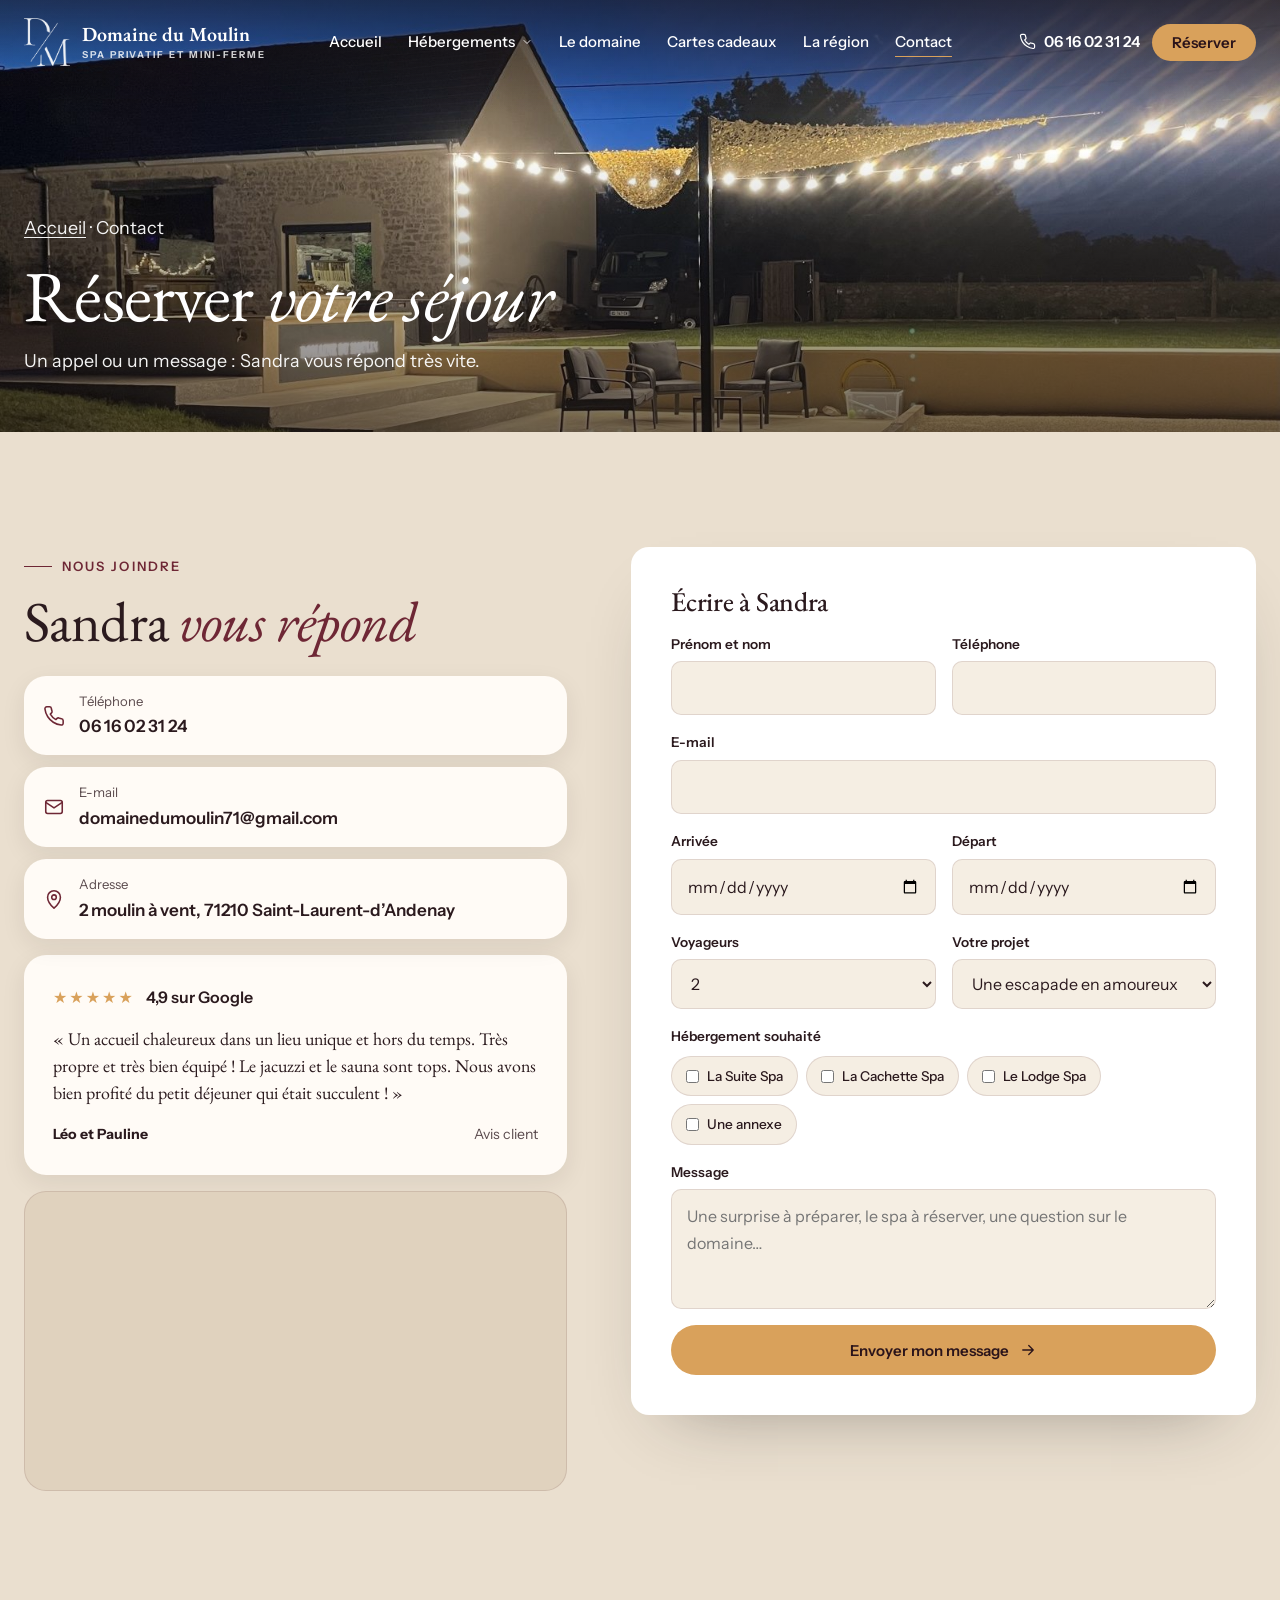
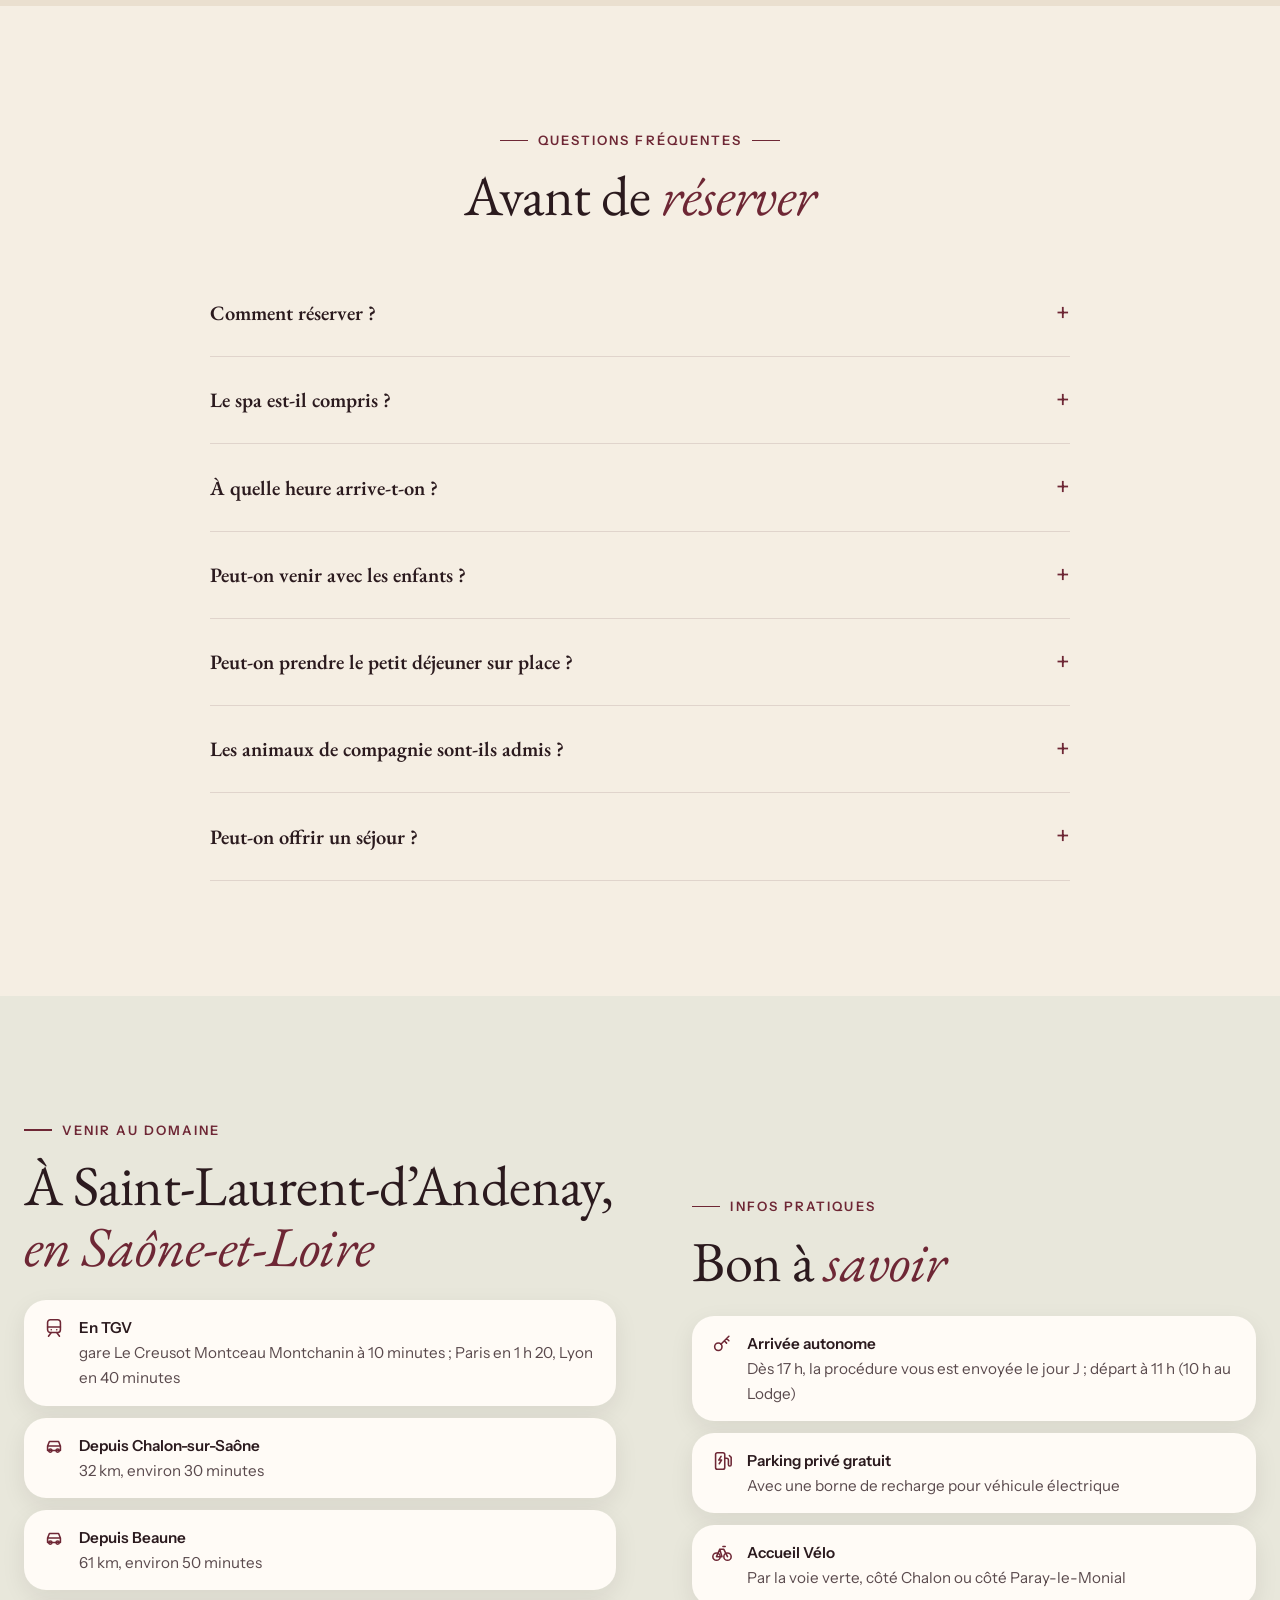
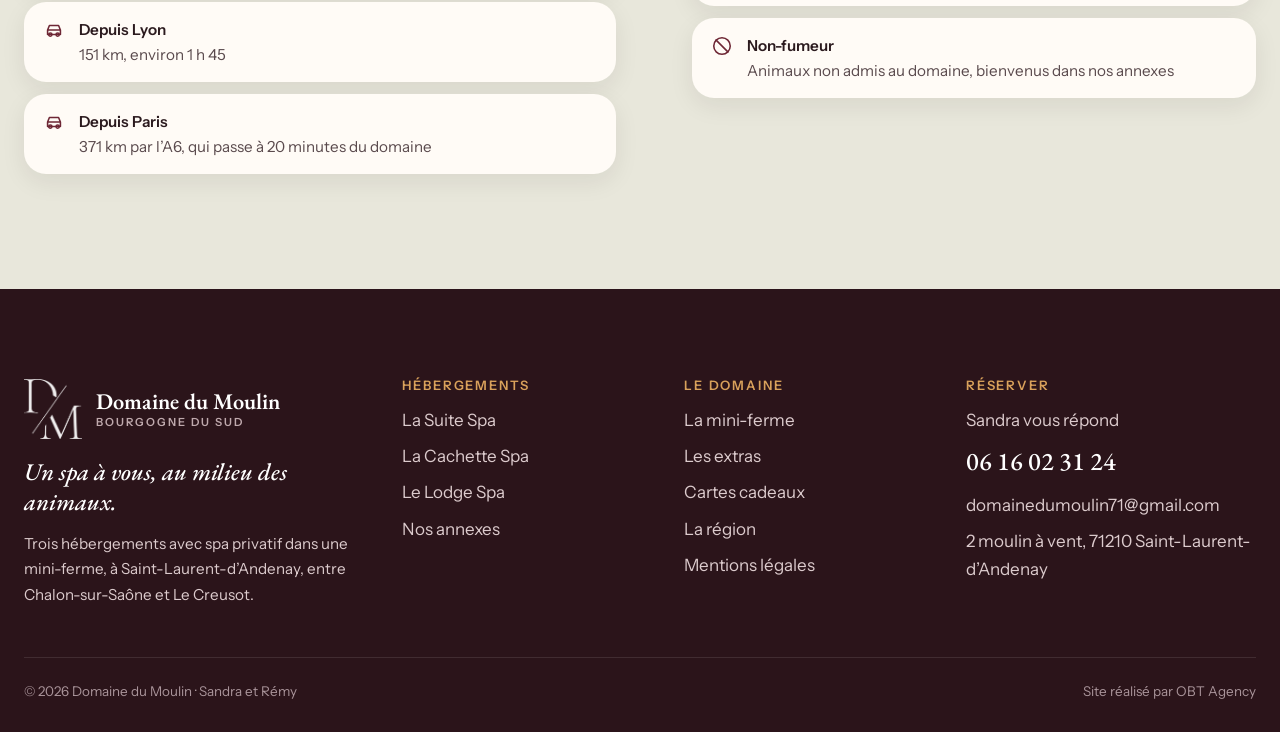
==== commit 2a2eaba4: "V2 : système visuel des Chabriers, page cartes cadeaux Co-Authored-By: Claude Opus 5.5 <noreply@anth" ====
--- a/contact.html
+++ b/contact.html
@@ -9,7 +9,7 @@
 <link rel="icon" href="images/monogramme-sombre.png">
 <link rel="preconnect" href="https://fonts.googleapis.com">
 <link rel="preconnect" href="https://fonts.gstatic.com" crossorigin>
-<link href="https://fonts.googleapis.com/css2?family=Manrope:wght@400;500;600;700&family=Newsreader:ital,opsz,wght@0,6..72,500;0,6..72,600;1,6..72,500&display=swap" rel="stylesheet">
+<link href="https://fonts.googleapis.com/css2?family=EB+Garamond:ital,wght@0,400;0,500;0,600;1,400;1,500;1,600&family=Instrument+Sans:wght@400;500;600&display=swap" rel="stylesheet">
 <link rel="stylesheet" href="css/style.css">
 </head>
 <body data-page="contact">
@@ -21,6 +21,7 @@
       <li><a class="ouvrir" href="hebergements.html">Hébergements <svg viewBox="0 0 24 24" fill="none" stroke="currentColor" stroke-width="1.7" stroke-linecap="round" stroke-linejoin="round" aria-hidden="true"><path d="m6 9 6 6 6-6"/></svg></a>
         <div class="sous-menu"><a href="la-suite-spa.html"><img src="images/suite/spa.jpg" alt=""><span>La Suite Spa<small>45 m² · 2 personnes</small></span></a><a href="la-cachette-spa.html"><img src="images/cachette/interieur.jpg" alt=""><span>La Cachette Spa<small>20 m² · 2 à 4 personnes</small></span></a><a href="le-lodge-spa.html"><img src="images/lodge/camion.jpg" alt=""><span>Le Lodge Spa<small>65 m² · 1 à 8 personnes</small></span></a><a class="tous" href="hebergements.html">Comparer les hébergements</a></div></li>
       <li><a href="le-domaine.html">Le domaine</a></li>
+      <li><a href="cartes-cadeaux.html">Cartes cadeaux</a></li>
       <li><a href="la-region.html">La région</a></li>
       <li><a href="contact.html" class="actif">Contact</a></li>
     </ul>
@@ -43,7 +44,7 @@
 <section class="section creme">
   <div class="conteneur contact-grille">
     <div data-reveal>
-      <span class="surtitre"><svg viewBox="0 0 24 24" fill="none" stroke="currentColor" stroke-width="1.7" stroke-linecap="round" stroke-linejoin="round" aria-hidden="true"><path d="M12 11 6.5 3.5M12 11l7.5-2.5M12 11l-2.5 7.5M12 11 4.5 13.5"/><circle cx="12" cy="11" r="1.4"/><path d="M10 21h4l-.6-6h-2.8z"/></svg>Nous joindre</span>
+      <span class="surtitre">Nous joindre</span>
       <h2>Sandra <em class="it">vous répond</em></h2>
       <div class="coordonnees">
   <a href="tel:+33616023124"><svg viewBox="0 0 24 24" fill="none" stroke="currentColor" stroke-width="1.7" stroke-linecap="round" stroke-linejoin="round" aria-hidden="true"><path d="M22 16.9v3a2 2 0 0 1-2.2 2 19.8 19.8 0 0 1-8.6-3.1 19.5 19.5 0 0 1-6-6A19.8 19.8 0 0 1 2.1 4.2 2 2 0 0 1 4.1 2h3a2 2 0 0 1 2 1.7c.1 1 .4 1.9.7 2.8a2 2 0 0 1-.5 2.1L8 9.9a16 16 0 0 0 6 6l1.3-1.3a2 2 0 0 1 2.1-.4c.9.3 1.8.6 2.8.7a2 2 0 0 1 1.7 2z"/></svg><span><small>Téléphone</small><strong>06 16 02 31 24</strong></span></a>
@@ -71,19 +72,19 @@
 </section>
 <section class="section" id="questions">
   <div class="conteneur">
-    <div class="entete-section centre"><div><span class="surtitre"><svg viewBox="0 0 24 24" fill="none" stroke="currentColor" stroke-width="1.7" stroke-linecap="round" stroke-linejoin="round" aria-hidden="true"><path d="M12 11 6.5 3.5M12 11l7.5-2.5M12 11l-2.5 7.5M12 11 4.5 13.5"/><circle cx="12" cy="11" r="1.4"/><path d="M10 21h4l-.6-6h-2.8z"/></svg>Questions fréquentes</span><h2>Avant de <em class="it">réserver</em></h2></div></div>
+    <div class="entete-section centre"><div><span class="surtitre">Questions fréquentes</span><h2>Avant de <em class="it">réserver</em></h2></div></div>
     <div class="faq"><details><summary>Comment réserver ?</summary><p>En ligne, avec le bouton « Réserver » : vous choisissez vos dates sur le planning, votre hébergement et vos options (spa, départ tardif). Le prix du séjour s’affiche aussitôt, taxe de séjour comprise. Vous pouvez aussi appeler Sandra au 06 16 02 31 24.</p></details><details><summary>Le spa est-il compris ?</summary><p>Dans la Suite Spa, oui : la baignoire spa XXL et le sauna sont dans la suite. À la Cachette et au Lodge, le spa de la terrasse est en option, 50 € la nuit, chauffé entre 35 et 40 °C toute l’année : réservez-le à l’avance pour qu’il soit prêt à votre arrivée.</p></details><details><summary>À quelle heure arrive-t-on ?</summary><p>L’arrivée est autonome à partir de 17 h : la procédure pour récupérer les clés vous est envoyée le jour de votre arrivée. Le départ se fait à 11 h (10 h au Lodge). Un départ tardif jusqu’à 14 h est possible pour 50 €.</p></details><details><summary>Peut-on venir avec les enfants ?</summary><p>Oui, à la Cachette (2 adultes et 2 enfants) et au Lodge (jusqu’à 8, avec un lit camion de pompier et un lit bébé). La Suite Spa est réservée aux couples. Les enfants adorent la mini-ferme et la zone de jeux des dépendances.</p></details><details><summary>Peut-on prendre le petit déjeuner sur place ?</summary><p>Oui, sur demande et en supplément : il est servi directement dans votre logement. Des formules dîner, des massages et des décorations sur mesure (pétales de roses, champagne, ballons) sont aussi proposés.</p></details><details><summary>Les animaux de compagnie sont-ils admis ?</summary><p>Pas dans les hébergements du domaine, qui sont aussi non-fumeurs. Nos annexes du Creusot et de Montchanin, elles, accueillent les animaux : appelez-nous pour en parler.</p></details><details><summary>Peut-on offrir un séjour ?</summary><p>Oui : la carte cadeau numérique est envoyée gratuitement par e-mail, la carte artisanale par courrier pour 5 €. Le coffret cadeau comprend le logement et les options choisies, avec ou sans dates ; le chèque cadeau a le montant de votre choix.</p></details></div>
   </div>
 </section>
 <section class="section sauge">
   <div class="conteneur duo">
     <div class="duo-texte" data-reveal>
-      <span class="surtitre"><svg viewBox="0 0 24 24" fill="none" stroke="currentColor" stroke-width="1.7" stroke-linecap="round" stroke-linejoin="round" aria-hidden="true"><path d="M12 11 6.5 3.5M12 11l7.5-2.5M12 11l-2.5 7.5M12 11 4.5 13.5"/><circle cx="12" cy="11" r="1.4"/><path d="M10 21h4l-.6-6h-2.8z"/></svg>Venir au domaine</span>
+      <span class="surtitre">Venir au domaine</span>
       <h2>À Saint-Laurent-d’Andenay, <em class="it">en Saône-et-Loire</em></h2>
       <ul class="acces"><li><svg viewBox="0 0 24 24" fill="none" stroke="currentColor" stroke-width="1.7" stroke-linecap="round" stroke-linejoin="round" aria-hidden="true"><rect x="5" y="3" width="14" height="14" rx="3"/><path d="M5 11h14M9 17l-3 4M15 17l3 4M9 14h.01M15 14h.01"/></svg><span><strong>En TGV</strong>gare Le Creusot Montceau Montchanin à 10 minutes ; Paris en 1 h 20, Lyon en 40 minutes</span></li><li><svg viewBox="0 0 24 24" fill="none" stroke="currentColor" stroke-width="1.7" stroke-linecap="round" stroke-linejoin="round" aria-hidden="true"><path d="M5 17h14v-5l-2-5H7l-2 5zM5 12h14"/><circle cx="8" cy="17" r="1.8"/><circle cx="16" cy="17" r="1.8"/></svg><span><strong>Depuis Chalon-sur-Saône</strong>32 km, environ 30 minutes</span></li><li><svg viewBox="0 0 24 24" fill="none" stroke="currentColor" stroke-width="1.7" stroke-linecap="round" stroke-linejoin="round" aria-hidden="true"><path d="M5 17h14v-5l-2-5H7l-2 5zM5 12h14"/><circle cx="8" cy="17" r="1.8"/><circle cx="16" cy="17" r="1.8"/></svg><span><strong>Depuis Beaune</strong>61 km, environ 50 minutes</span></li><li><svg viewBox="0 0 24 24" fill="none" stroke="currentColor" stroke-width="1.7" stroke-linecap="round" stroke-linejoin="round" aria-hidden="true"><path d="M5 17h14v-5l-2-5H7l-2 5zM5 12h14"/><circle cx="8" cy="17" r="1.8"/><circle cx="16" cy="17" r="1.8"/></svg><span><strong>Depuis Lyon</strong>151 km, environ 1 h 45</span></li><li><svg viewBox="0 0 24 24" fill="none" stroke="currentColor" stroke-width="1.7" stroke-linecap="round" stroke-linejoin="round" aria-hidden="true"><path d="M5 17h14v-5l-2-5H7l-2 5zM5 12h14"/><circle cx="8" cy="17" r="1.8"/><circle cx="16" cy="17" r="1.8"/></svg><span><strong>Depuis Paris</strong>371 km par l’A6, qui passe à 20 minutes du domaine</span></li></ul>
     </div>
     <div class="duo-texte" data-reveal>
-      <span class="surtitre"><svg viewBox="0 0 24 24" fill="none" stroke="currentColor" stroke-width="1.7" stroke-linecap="round" stroke-linejoin="round" aria-hidden="true"><path d="M12 11 6.5 3.5M12 11l7.5-2.5M12 11l-2.5 7.5M12 11 4.5 13.5"/><circle cx="12" cy="11" r="1.4"/><path d="M10 21h4l-.6-6h-2.8z"/></svg>Infos pratiques</span>
+      <span class="surtitre">Infos pratiques</span>
       <h2>Bon à <em class="it">savoir</em></h2>
       <ul class="acces infos">
         <li><svg viewBox="0 0 24 24" fill="none" stroke="currentColor" stroke-width="1.7" stroke-linecap="round" stroke-linejoin="round" aria-hidden="true"><circle cx="8" cy="15" r="4"/><path d="m10.8 12.2 8.7-8.7M17 6l2.5 2.5M14.5 8.5 17 11"/></svg><span><strong>Arrivée autonome</strong>Dès 17 h, la procédure vous est envoyée le jour J ; départ à 11 h (10 h au Lodge)</span></li>
@@ -99,11 +100,12 @@
   <div class="conteneur">
     <div class="grille">
       <div>
-        <a class="logo-pied" href="index.html"><img src="images/monogramme-sombre.png" alt="" width="483" height="500"><span>Domaine du Moulin<small>Bourgogne du Sud</small></span></a>
-        <p>Trois hébergements avec spa privatif au milieu d’une mini-ferme, à Saint-Laurent-d’Andenay, entre Chalon-sur-Saône et Le Creusot.</p>
+        <a class="logo-pied" href="index.html"><img src="images/monogramme-blanc.png" alt="" width="483" height="500"><span>Domaine du Moulin<small>Bourgogne du Sud</small></span></a>
+        <p class="accroche">Un spa à vous, au milieu des animaux.</p>
+        <p>Trois hébergements avec spa privatif dans une mini-ferme, à Saint-Laurent-d’Andenay, entre Chalon-sur-Saône et Le Creusot.</p>
       </div>
       <div><h4>Hébergements</h4><ul><li><a href="la-suite-spa.html">La Suite Spa</a></li><li><a href="la-cachette-spa.html">La Cachette Spa</a></li><li><a href="le-lodge-spa.html">Le Lodge Spa</a></li><li><a href="hebergements.html#annexes">Nos annexes</a></li></ul></div>
-      <div><h4>Le domaine</h4><ul><li><a href="le-domaine.html">La mini-ferme</a></li><li><a href="le-domaine.html#extras">Les extras</a></li><li><a href="le-domaine.html#cadeaux">Cartes cadeaux</a></li><li><a href="la-region.html">La région</a></li><li><a href="mentions-legales.html">Mentions légales</a></li></ul></div>
+      <div><h4>Le domaine</h4><ul><li><a href="le-domaine.html">La mini-ferme</a></li><li><a href="le-domaine.html#extras">Les extras</a></li><li><a href="cartes-cadeaux.html">Cartes cadeaux</a></li><li><a href="la-region.html">La région</a></li><li><a href="mentions-legales.html">Mentions légales</a></li></ul></div>
       <div><h4>Réserver</h4><ul><li>Sandra vous répond<a class="tel-pied" href="tel:+33616023124">06 16 02 31 24</a></li><li><a href="mailto:domainedumoulin71@gmail.com">domainedumoulin71@gmail.com</a></li><li>2 moulin à vent, 71210 Saint-Laurent-d’Andenay</li></ul></div>
     </div>
     <div class="bas"><span>© 2026 Domaine du Moulin · Sandra et Rémy</span><span>Site réalisé par OBT Agency</span></div>
--- a/css/style.css
+++ b/css/style.css
@@ -1,21 +1,26 @@
 /* Domaine du Moulin : site de démonstration OBT Agency, octobre 2026 */
 :root{
-  --fond:#fbf9f5;
-  --creme:#f4efe7;
-  --pierre:#e6ddd0;
-  --glacier:#edf1ea;
-  --rose:#f8efec;
-  --encre:#2a2827;
-  --doux:#645f59;
-  --lac:#7c2d3b;
-  --lac-fonce:#5e1f2b;
-  --lac-pale:#f4e4e4;
-  --soleil:#c4973a;
-  --blanc:#fff;
-  --trait:rgba(42,40,39,.12);
-  --r:12px;
-  --titre:"Newsreader",Georgia,serif;
-  --texte:"Manrope",system-ui,sans-serif;
+  --fond:#F5EEE3;
+  --creme:#EADFCF;
+  --pierre:#E0D2BE;
+  --glacier:#E8E7DB;
+  --rose:#F1E3DD;
+  --encre:#2B1A1E;
+  --doux:#5A4A4D;
+  --lac:#6E2735;
+  --lac-fonce:#4A1A24;
+  --lac-pale:#F1E1DF;
+  --soleil:#D9A15B;
+  --soleil-vif:#E6B676;
+  --nuit:#2B141A;
+  --blanc:#FFFBF6;
+  --trait:rgba(74,26,36,.12);
+  --r:22px;
+  --r-petit:14px;
+  --ombre:0 18px 50px rgba(43,20,26,.14);
+  --ombre-douce:0 8px 24px rgba(43,20,26,.08);
+  --titre:"EB Garamond","Times New Roman",serif;
+  --texte:"Instrument Sans",system-ui,sans-serif;
   --large:1240px;
 }
 *{box-sizing:border-box;margin:0;padding:0}
@@ -25,12 +30,14 @@
 a{color:inherit;text-decoration:none}
 button{font:inherit;cursor:pointer;border:0;background:none;color:inherit}
 .conteneur{width:min(var(--large),100% - 48px);margin-inline:auto}
-h1,h2,h3{font-family:var(--titre);font-weight:600;line-height:1.1;letter-spacing:-.015em;font-variation-settings:"opsz" 72}
-h2{font-size:clamp(2rem,3.6vw,3.05rem)}
-h3{font-size:1.4rem}
-em.it{font-style:italic;font-weight:500;color:var(--lac)}
-.surtitre{display:inline-flex;align-items:center;gap:9px;font-size:.76rem;letter-spacing:.17em;text-transform:uppercase;font-weight:700;color:var(--lac);margin-bottom:14px}
-.surtitre svg{width:18px;height:18px;flex:none;color:var(--soleil)}
+h1,h2,h3{font-family:var(--titre);font-weight:400;line-height:1.08;letter-spacing:-.01em;color:inherit}
+h2{font-size:clamp(34px,4.4vw,60px)}
+h3{font-size:clamp(24px,2.3vw,30px);font-weight:500}
+em.it{font-style:italic;font-weight:400;color:var(--lac)}
+.surtitre{display:inline-flex;align-items:center;gap:10px;font:600 13px/1 var(--texte);letter-spacing:.16em;text-transform:uppercase;color:var(--lac);margin-bottom:18px}
+.surtitre::before{content:"";width:28px;height:1.5px;background:currentColor}
+.surtitre svg{display:none}
+.entete-section.centre .surtitre::after{content:"";width:28px;height:1.5px;background:currentColor}
 .section{padding:clamp(72px,9vw,120px) 0}
 .section.creme{background:var(--creme)}
 .section.glacier,.section.sauge{background:var(--glacier)}
@@ -490,3 +497,229 @@
 @media (max-width:900px){.espaces{grid-template-columns:1fr}.espace{min-height:340px}}
 @media (max-width:600px){.logo .nom small{display:none}.logo .nom{font-size:1rem}}
 .insecable{white-space:nowrap}
+
+/* ==== V2 du 26/10/2026 : le système visuel du Domaine des Chabriers (demande de Tom) ==== */
+/* Boutons : miel sur lie-de-vin, comme l'abricot des Chabriers */
+.btn{padding:15px 28px;font:600 15px/1 var(--texte)}
+.btn-plein{background:var(--soleil);color:var(--nuit);box-shadow:none}
+.btn-plein:hover{background:var(--soleil-vif);color:var(--nuit);transform:translateY(-2px);box-shadow:0 10px 24px rgba(217,161,91,.35)}
+.btn-contour{border-color:var(--lac);color:var(--lac)}
+.btn-contour:hover{background:var(--lac);color:#fff;border-color:var(--lac)}
+.btn-blanc{background:transparent;border:1.5px solid rgba(255,255,255,.7);color:#fff}
+.btn-blanc:hover{background:#fff;color:var(--nuit)}
+.lien-fleche{color:var(--lac)}
+.entete.plein,.entete.toujours-plein{background:rgba(245,238,227,.94);box-shadow:0 1px 0 var(--trait)}
+.menu{gap:26px}
+.menu a,.menu .ouvrir{font-size:15px}
+.menu a::after,.menu .ouvrir::after{background:var(--soleil)}
+.sous-menu{border-radius:16px}
+.sous-menu a:hover{background:var(--fond)}
+.mosaique button,.duo-photos img,.photos-gite img,.activite,.carte-gite,.compris .bloc,.piece,.avis,.encart,.tarifs,.etapes-resa li,.coordonnees a,.acces li{border-radius:var(--r)}
+.compris .bloc,.piece,.avis,.etapes-resa li,.coordonnees a,.acces li{border-color:transparent;box-shadow:var(--ombre-douce);background:var(--blanc)}
+.chiffres{background:var(--blanc)}
+.chiffres strong{font-weight:500}
+.etoiles{color:var(--soleil)}
+
+/* Hero : la note sans bulle, le dégradé des Chabriers, la place pour la bande d'atouts */
+.hero::after{background:linear-gradient(180deg,rgba(43,20,26,.55) 0%,rgba(43,20,26,.22) 28%,rgba(43,20,26,.34) 55%,rgba(43,20,26,.84) 100%)}
+.hero h1{font-size:clamp(44px,6.2vw,88px);max-width:19ch;font-weight:400;line-height:1.02}
+.hero h1 em{color:#F6D9B8;font-weight:400}
+.hero .contenu.avec-bande{padding-bottom:clamp(150px,20vh,200px)}
+.note-heros{background:none;border:0;backdrop-filter:none;-webkit-backdrop-filter:none;padding:0;text-shadow:0 1px 3px rgba(0,0,0,.5),0 1px 16px rgba(0,0,0,.55)}
+.note-heros .etoiles{letter-spacing:3px}
+
+/* Bande d'atouts à cheval sur le hero */
+.bande-mots{position:relative;z-index:3;margin-top:-64px}
+.bande-mots ul{width:min(var(--large),100% - 48px);margin:0 auto;list-style:none;background:var(--blanc);border-radius:var(--r);box-shadow:var(--ombre);display:grid;grid-template-columns:repeat(4,1fr)}
+.bande-mots li{display:flex;align-items:center;gap:16px;padding:28px 26px;position:relative;transition:background .3s}
+.bande-mots li+li::before{content:"";position:absolute;left:0;top:24px;bottom:24px;width:1px;background:var(--creme)}
+.bande-mots li:hover{background:var(--fond)}
+.bande-mots li:first-child{border-radius:var(--r) 0 0 var(--r)}
+.bande-mots li:last-child{border-radius:0 var(--r) var(--r) 0}
+.bande-mots .icone{flex:none;width:56px;height:56px;border-radius:50%;display:grid;place-items:center;background:rgba(217,161,91,.18);color:var(--lac);transition:background .3s,transform .4s}
+.bande-mots li:hover .icone{background:var(--soleil);transform:rotate(-8deg)}
+.bande-mots .icone svg{width:28px;height:28px;stroke-width:1.4}
+.bande-mots strong{display:block;font:500 23px/1.1 var(--titre);color:var(--encre)}
+.bande-mots li span:last-child{font-size:14px;line-height:1.35;color:var(--doux)}
+
+/* Trois portes en accordéon */
+.portes{display:flex;gap:14px;height:min(78vh,680px)}
+.porte{position:relative;flex:1;border-radius:var(--r);overflow:hidden;color:#fff;isolation:isolate;transition:flex .7s cubic-bezier(.2,.8,.2,1);min-width:0}
+.porte img{position:absolute;inset:0;width:100%;height:100%;object-fit:cover;z-index:-2;transition:transform 1.2s}
+.porte::after{content:"";position:absolute;inset:0;z-index:-1;background:linear-gradient(180deg,rgba(43,20,26,.12),rgba(43,20,26,.86))}
+.porte .num{position:absolute;top:24px;left:26px;font:500 italic 22px/1 var(--titre);color:var(--soleil-vif)}
+.porte .verbe{position:absolute;top:24px;right:26px;font-size:12px;letter-spacing:.2em;text-transform:uppercase}
+.porte .bas{position:absolute;left:26px;right:26px;bottom:26px}
+.porte h3{color:#fff;font-size:clamp(30px,3vw,46px);margin:0 0 10px;font-weight:400}
+.porte .infos{font-size:14px;opacity:.9;margin-bottom:6px}
+.porte p,.porte .btn{max-height:0;opacity:0;overflow:hidden;margin:0;transition:max-height .6s,opacity .4s,margin .4s}
+.porte .btn{padding-block:0;border-width:0}
+.portes:hover .porte{flex:.8}
+.portes .porte:hover,.portes .porte:focus-visible{flex:2.3}
+.porte:hover img{transform:scale(1.05)}
+.porte:hover p,.porte:focus-visible p{max-height:140px;opacity:1;margin-bottom:18px}
+.porte:hover .btn,.porte:focus-visible .btn{max-height:60px;opacity:1;padding-block:14px}
+.sous-portes{display:flex;flex-wrap:wrap;justify-content:space-between;gap:16px;margin-top:22px;color:var(--doux);font-size:15px}
+
+/* Split texte + collage en quinconce */
+.split{display:grid;grid-template-columns:1fr 1fr;gap:clamp(36px,6vw,96px);align-items:center}
+.chapeau{font-size:clamp(18px,1.6vw,21px);max-width:640px;color:var(--doux)}
+.liste-spas{list-style:none;margin:34px 0 0;position:relative}
+.liste-spas::before{content:"";position:absolute;left:9px;top:8px;bottom:8px;width:1.5px;background:linear-gradient(var(--soleil),var(--lac))}
+.liste-spas li{position:relative;padding:0 0 24px 44px}
+.liste-spas li::before{content:"";position:absolute;left:3px;top:7px;width:14px;height:14px;border-radius:50%;background:var(--soleil);box-shadow:0 0 0 6px rgba(217,161,91,.22)}
+.liste-spas .nom{display:block;font:500 italic 24px/1.1 var(--titre);color:var(--lac);margin-bottom:4px}
+.liste-spas p{color:var(--doux)}
+.liste-spas strong{color:var(--encre);font-weight:600}
+.collage{display:block}
+.photo-cadre{border-radius:var(--r);overflow:hidden;background:var(--creme)}
+.photo-cadre img{width:100%;height:100%;object-fit:cover}
+.superposees{position:relative;aspect-ratio:5/6}
+.superposees .grande{position:absolute;inset:0 0 12% 16%}
+.superposees .petite{position:absolute;left:0;bottom:0;width:46%;aspect-ratio:3/4;border:8px solid var(--creme);box-shadow:var(--ombre)}
+.quinconce{position:relative;aspect-ratio:1/1}
+.quinconce .photo-cadre{position:absolute;width:46%;aspect-ratio:3/4;border:8px solid var(--creme);box-shadow:var(--ombre)}
+.quinconce .photo-cadre:nth-child(1){right:0;top:-28%}
+.quinconce .photo-cadre:nth-child(2){left:0;top:5%}
+.quinconce .photo-cadre:nth-child(3){right:0;top:38%}
+
+/* La mini-ferme en un coup d'œil : photo carrée et quatre blocs */
+.plan-haut{display:grid;grid-template-columns:1fr minmax(0,400px);gap:clamp(30px,5vw,70px);align-items:center}
+.plan-photo{border-radius:var(--r);overflow:hidden;box-shadow:var(--ombre);aspect-ratio:1/1}
+.plan-photo img{width:100%;height:100%;object-fit:cover}
+.blocs{list-style:none;display:grid;grid-template-columns:repeat(4,1fr);gap:18px;margin-top:clamp(30px,4vw,50px)}
+.bloc{display:flex;flex-direction:column;height:100%;background:var(--blanc);border-radius:var(--r);overflow:hidden;box-shadow:var(--ombre-douce);position:relative;transition:transform .3s,box-shadow .3s}
+.bloc img{width:100%;aspect-ratio:4/3;object-fit:cover}
+.bloc .pastille{position:absolute;top:14px;left:14px;width:46px;height:46px;border-radius:50%;display:grid;place-items:center;background:var(--soleil);color:var(--nuit);box-shadow:0 6px 18px rgba(43,20,26,.25)}
+.bloc .pastille svg{width:24px;height:24px}
+.bloc .texte{display:flex;flex-direction:column;gap:6px;padding:18px 20px 22px;flex:1}
+.bloc .texte strong{font:500 26px/1.1 var(--titre);color:var(--encre)}
+.bloc .texte small{font-size:15px;line-height:1.5;color:var(--doux)}
+.bloc:hover{transform:translateY(-4px);box-shadow:var(--ombre)}
+.pastilles-claires{display:flex;flex-wrap:wrap;gap:10px;list-style:none;margin-top:26px;align-items:center}
+.pastilles-claires li{padding:9px 16px;border-radius:999px;background:var(--blanc);border:1px solid var(--creme);color:var(--lac);font-size:14px}
+
+/* La carte cadeau : un encart à part, ni caché ni en premier */
+.cadeau{display:grid;grid-template-columns:1fr 1.25fr;border-radius:var(--r);overflow:hidden;background:var(--blanc);box-shadow:var(--ombre)}
+.cadeau .photo{position:relative;min-height:440px}
+.cadeau .photo img{position:absolute;inset:0;width:100%;height:100%;object-fit:cover}
+.cadeau .ruban{position:absolute;top:22px;left:22px;display:inline-flex;align-items:center;gap:8px;padding:9px 16px;border-radius:999px;background:var(--soleil);color:var(--nuit);font:600 13px/1 var(--texte);letter-spacing:.08em;text-transform:uppercase}
+.cadeau .ruban svg{width:18px;height:18px}
+.cadeau .texte{padding:clamp(28px,4vw,54px);align-self:center}
+.cadeau .texte h2{margin-bottom:.35em}
+.offres{list-style:none;margin:22px 0 26px;display:grid;gap:4px}
+.offres li{display:flex;justify-content:space-between;align-items:baseline;gap:16px;padding:13px 0;border-bottom:1px solid var(--creme)}
+.offres li span{color:var(--doux);font-size:15px}
+.offres li span strong{display:block;color:var(--encre);font:500 22px/1.2 var(--titre)}
+.offres li b{font:500 26px/1 var(--titre);color:var(--lac);white-space:nowrap}
+.cadeau .boutons{display:flex;flex-wrap:wrap;gap:12px}
+
+/* Vos hôtes : vidéo verticale et citations */
+.section.compacte{padding:clamp(48px,6vw,80px) 0}
+.hotes{display:grid;grid-template-columns:minmax(0,340px) 1fr;gap:clamp(26px,4vw,64px);align-items:center}
+.video-verticale{border-radius:var(--r);overflow:hidden;box-shadow:var(--ombre);aspect-ratio:9/16;background:var(--nuit)}
+.video-verticale video{display:block;width:100%;height:100%;object-fit:cover}
+.citations{list-style:none;margin-top:24px;display:grid;gap:22px}
+.citations li{padding-left:24px;border-left:2px solid var(--soleil)}
+.citations .etoiles{display:block;font-size:14px;letter-spacing:3px;margin-bottom:4px}
+.citations q{font:500 italic 24px/1.3 var(--titre);color:var(--encre);quotes:"« " " »"}
+.citations cite{display:block;font-style:normal;font-size:14px;margin-top:6px;color:var(--lac)}
+
+/* Mosaïque longue : dix photos, légende au survol */
+.mosaique.longue{grid-auto-rows:220px}
+.mosaique.longue button:nth-child(1){grid-column:span 2;grid-row:span 2}
+.mosaique.longue button:nth-child(6),.mosaique.longue button:nth-child(7),.mosaique.longue button:nth-child(10){grid-column:span 2}
+.mosaique button span{left:0;right:0;bottom:0;border-radius:0;padding:40px 20px 16px;background:linear-gradient(transparent,rgba(43,20,26,.78));color:#fff;font:500 italic 22px/1 var(--titre);opacity:1;transform:translateY(100%)}
+.mosaique button:hover span{transform:none}
+
+/* Avis : notes en pastilles et cartes qui défilent */
+.notes{display:flex;flex-wrap:wrap;justify-content:center;gap:14px;margin-bottom:44px}
+.note{display:flex;align-items:center;gap:14px;padding:14px 22px;border-radius:999px;background:var(--blanc);box-shadow:var(--ombre-douce)}
+.note .chiffre{font:600 30px/1 var(--titre);color:var(--lac)}
+.note .detail{font-size:13px;line-height:1.3;color:var(--doux)}
+.note .detail strong{display:block;font-size:14px;color:var(--encre)}
+.defile{overflow:hidden;mask-image:linear-gradient(90deg,transparent,#000 8%,#000 92%,transparent);-webkit-mask-image:linear-gradient(90deg,transparent,#000 8%,#000 92%,transparent)}
+.defile .piste{display:flex;gap:22px;width:max-content;animation:defile 80s linear infinite;padding:10px 0 20px}
+.defile:hover .piste{animation-play-state:paused}
+.carte-avis{width:360px;flex:none;background:var(--blanc);border-radius:var(--r);padding:28px;box-shadow:var(--ombre-douce);display:flex;flex-direction:column;gap:14px}
+.carte-avis .etoiles{font-size:16px;letter-spacing:3px}
+.carte-avis blockquote{font:500 italic 21px/1.35 var(--titre);color:var(--encre)}
+.carte-avis footer{margin-top:auto;font-size:14px;display:flex;justify-content:space-between;gap:10px;color:var(--doux)}
+.carte-avis footer strong{color:var(--lac)}
+@keyframes defile{to{transform:translateX(-50%)}}
+
+/* Bandeau final centré */
+.bandeau-final{position:relative;min-height:78vh;display:grid;align-items:center;color:#fff;isolation:isolate;overflow:hidden}
+.bandeau-final>img{position:absolute;inset:0;width:100%;height:100%;object-fit:cover;z-index:-2}
+.bandeau-final::after{content:"";position:absolute;inset:0;z-index:-1;background:radial-gradient(ellipse at center,rgba(43,20,26,.76) 0%,rgba(43,20,26,.5) 60%,rgba(43,20,26,.42) 100%)}
+.bandeau-final .contenu{width:min(860px,100% - 32px);margin-inline:auto;text-align:center;display:flex;flex-direction:column;align-items:center}
+.bandeau-final h2{color:#fff;font-size:clamp(54px,8vw,120px);line-height:.95;margin-bottom:22px;text-shadow:0 2px 30px rgba(43,20,26,.45)}
+.bandeau-final h2 em{color:#F6D9B8;font-style:italic}
+.bandeau-final p{font-size:clamp(17px,1.6vw,20px);max-width:560px;margin-bottom:30px;text-shadow:0 1px 12px rgba(0,0,0,.45)}
+
+/* Pied de page sombre, comme aux Chabriers */
+.pied{background:var(--nuit);color:#DCCBCD;border-top:0;padding:90px 0 30px}
+.pied h4{color:var(--soleil);font:600 13px/1 var(--texte);letter-spacing:.14em}
+.pied ul,.pied p{color:#DCCBCD}
+.pied ul a:hover{color:var(--soleil-vif)}
+.pied .logo-pied span{color:#fff}
+.pied .logo-pied small{color:#BFA9AD}
+.pied .accroche{font:500 italic 24px/1.25 var(--titre);color:#fff;margin-top:18px;max-width:320px}
+.pied .tel-pied{color:#fff;font-weight:500}
+.pied .bas{border-top-color:rgba(255,255,255,.1);color:#A9949A}
+
+/* Page des cartes cadeaux */
+.trois-cadeaux{display:grid;grid-template-columns:repeat(3,1fr);gap:22px}
+.trois-cadeaux article{background:var(--blanc);border-radius:var(--r);overflow:hidden;box-shadow:var(--ombre-douce);display:flex;flex-direction:column}
+.trois-cadeaux img{width:100%;aspect-ratio:4/3;object-fit:cover}
+.trois-cadeaux .corps{padding:24px 26px 28px;display:flex;flex-direction:column;gap:8px;flex:1}
+.trois-cadeaux .prix{font:500 34px/1 var(--titre);color:var(--lac)}
+.trois-cadeaux .prix small{font:400 15px/1 var(--texte);color:var(--doux)}
+.trois-cadeaux p{color:var(--doux);font-size:15px}
+.formats{display:grid;grid-template-columns:repeat(4,1fr);gap:18px}
+.formats div{background:var(--blanc);border-radius:var(--r);padding:26px;box-shadow:var(--ombre-douce)}
+.formats svg{width:32px;height:32px;color:var(--lac);margin-bottom:12px}
+.formats strong{display:block;font:500 24px/1.15 var(--titre);color:var(--encre);margin-bottom:6px}
+.formats p{color:var(--doux);font-size:15px}
+
+@media (prefers-reduced-motion:reduce){.defile .piste{animation:none}}
+@media (max-width:1100px){
+  .bande-mots ul{grid-template-columns:1fr 1fr}
+  .bande-mots li:nth-child(3)::before{display:none}
+  .bande-mots li:nth-child(-n+2){border-bottom:1px solid var(--creme)}
+  .bande-mots li{border-radius:0!important}
+  .blocs{grid-template-columns:repeat(2,1fr)}
+  .formats{grid-template-columns:1fr 1fr}
+}
+@media (max-width:900px){
+  .split,.plan-haut,.hotes,.cadeau{grid-template-columns:1fr}
+  .portes{flex-direction:column;height:auto}
+  .porte{min-height:320px;flex:none!important}
+  .porte p{max-height:none;opacity:1;margin-bottom:16px}
+  .porte .btn{max-height:none;opacity:1;padding-block:13px;border-width:1.5px}
+  .hotes .video-verticale{max-width:300px;margin-inline:auto}
+  .cadeau .photo{min-height:300px}
+  .trois-cadeaux{grid-template-columns:1fr}
+  .mosaique.longue{grid-auto-rows:170px}
+  .mosaique.longue button:nth-child(n){grid-column:auto;grid-row:auto}
+  .mosaique.longue button:nth-child(1),.mosaique.longue button:nth-child(10){grid-column:span 2}
+  .mosaique button span{transform:none;font-size:18px;padding:30px 14px 10px}
+  .quinconce{margin-top:30%}
+}
+@media (max-width:600px){
+  .bande-mots{margin-top:-44px}
+  .bande-mots ul{width:calc(100% - 32px)}
+  .bande-mots li{flex-direction:column;text-align:center;gap:10px;padding:20px 12px}
+  .bande-mots .icone{width:48px;height:48px}
+  .bande-mots strong{font-size:20px}
+  .bande-mots li span:last-child{font-size:13px}
+  .blocs,.formats{grid-template-columns:1fr}
+  .bloc{flex-direction:row}
+  .bloc img{width:38%;aspect-ratio:auto}
+  .bloc .pastille{width:36px;height:36px;top:10px;left:10px}
+  .bloc .texte strong{font-size:22px}
+  .carte-avis{width:290px;padding:22px}
+  .carte-avis blockquote{font-size:19px}
+  .quinconce .photo-cadre{border-width:5px}
+  .offres li b{font-size:22px}
+}
